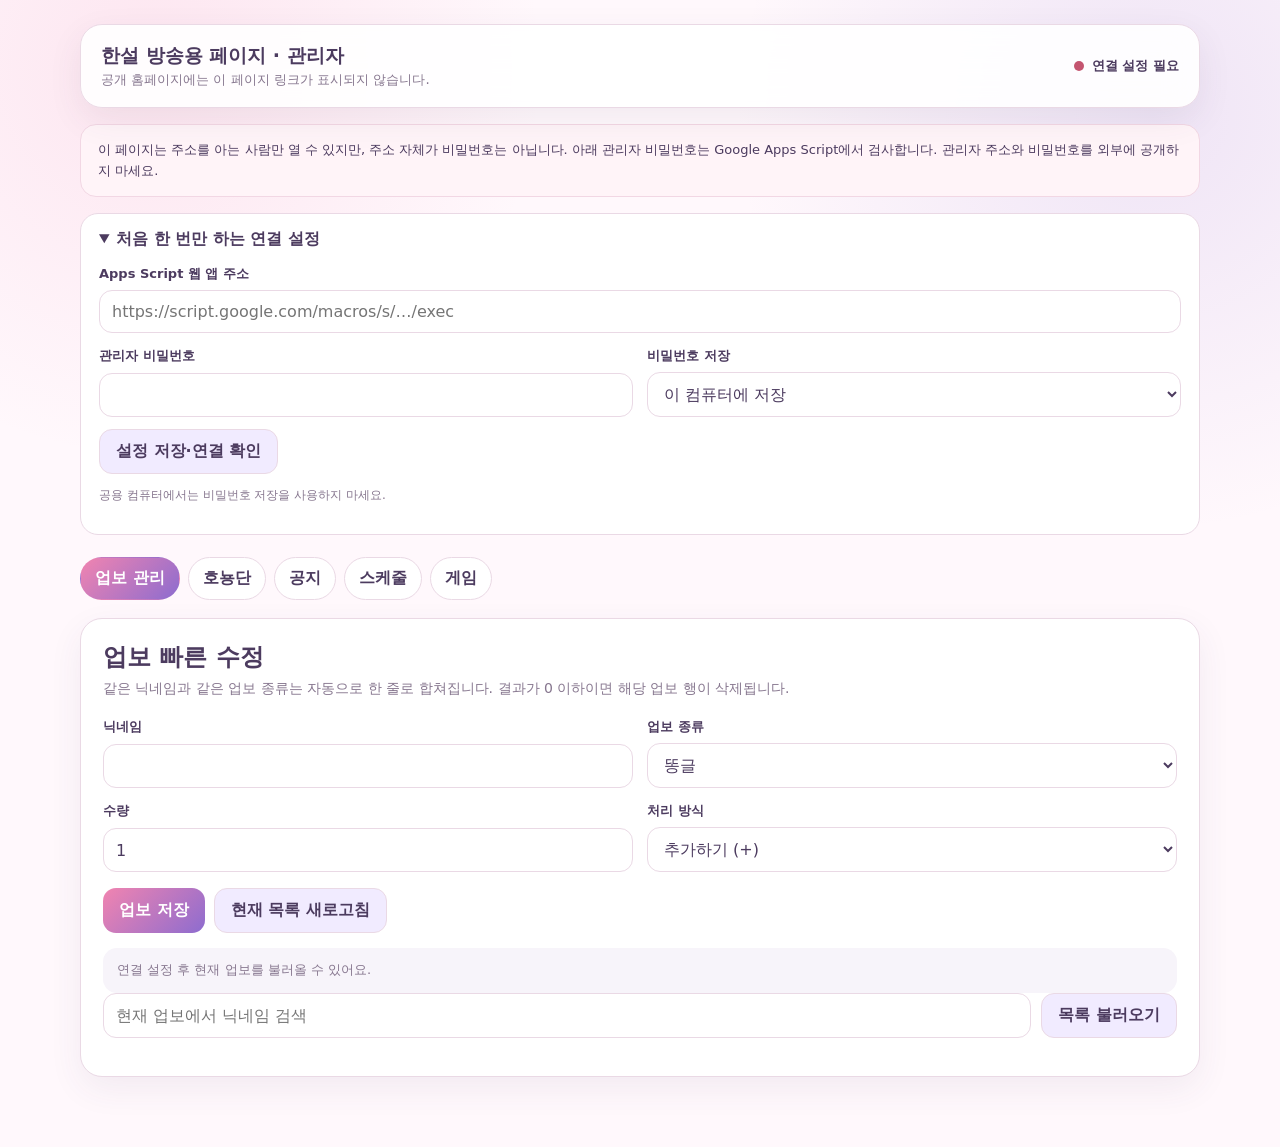
==== admin.html @ b63c2015 "Add files via upload" ====
<!doctype html>
<html lang="ko">
<head>
  <meta charset="utf-8">
  <meta name="viewport" content="width=device-width,initial-scale=1">
  <meta name="robots" content="noindex,nofollow,noarchive">
  <meta name="theme-color" content="#f58ab4">
  <title>한설 방송용 페이지 · 관리자</title>
  <style>
    :root{
      --bg:#fff8fc;--paper:#fff;--ink:#4c3b5f;--muted:#87778f;
      --line:#ead9e5;--pink:#f184b0;--pink2:#fce8f1;--purple:#8d6ccf;
      --lav:#f1ebff;--green:#3b9a67;--red:#c45570;
      font-family:Pretendard,"Noto Sans KR",system-ui,sans-serif;
    }
    *{box-sizing:border-box}
    body{margin:0;color:var(--ink);background:
      radial-gradient(circle at 12% 6%,rgba(241,132,176,.16),transparent 25%),
      radial-gradient(circle at 90% 10%,rgba(141,108,207,.14),transparent 27%),
      var(--bg)}
    button,input,select,textarea{font:inherit}
    .shell{width:min(1120px,calc(100% - 28px));margin:24px auto 70px}
    .topbar{display:flex;align-items:center;justify-content:space-between;gap:16px;
      padding:18px 20px;border:1px solid var(--line);border-radius:22px;background:rgba(255,255,255,.9);
      box-shadow:0 12px 34px rgba(76,59,95,.08);backdrop-filter:blur(16px)}
    .brand b{display:block;font-size:19px}.brand small{color:var(--muted)}
    .status{display:flex;align-items:center;gap:8px;font-size:13px;font-weight:800}
    .dot{width:10px;height:10px;border-radius:50%;background:#bbb}
    .dot.ok{background:var(--green)}.dot.bad{background:var(--red)}
    .notice{margin:16px 0;padding:14px 17px;border:1px solid #f2d7e4;border-radius:16px;background:#fff4f8;
      font-size:13px;line-height:1.65}
    .setup{margin:16px 0 22px;border:1px solid var(--line);border-radius:18px;background:var(--paper);overflow:hidden}
    .setup summary{cursor:pointer;padding:15px 18px;font-weight:900}
    .setup-body{padding:0 18px 18px}
    .grid{display:grid;grid-template-columns:repeat(2,minmax(0,1fr));gap:14px}
    .field{display:grid;gap:7px}.field.full{grid-column:1/-1}
    label{font-size:13px;font-weight:900}
    input,select,textarea{width:100%;border:1px solid var(--line);border-radius:13px;padding:11px 12px;
      color:var(--ink);background:white;outline:none}
    textarea{min-height:100px;resize:vertical}
    input:focus,select:focus,textarea:focus{border-color:var(--pink);box-shadow:0 0 0 4px rgba(241,132,176,.11)}
    .save-settings{margin-top:12px}
    .tabs{display:flex;flex-wrap:wrap;gap:8px;margin:18px 0}
    .tab{border:1px solid var(--line);border-radius:999px;padding:10px 14px;background:white;color:var(--ink);
      font-weight:900;cursor:pointer}
    .tab.active{border-color:transparent;color:white;background:linear-gradient(135deg,var(--pink),var(--purple))}
    .panel{display:none;padding:22px;border:1px solid var(--line);border-radius:22px;background:var(--paper);
      box-shadow:0 12px 34px rgba(76,59,95,.07)}
    .panel.active{display:block}
    .panel h2{margin:0 0 7px}.panel .desc{margin:0 0 20px;color:var(--muted);font-size:14px}
    .actions{display:flex;flex-wrap:wrap;gap:9px;margin-top:16px}
    .primary,.secondary,.danger{border:0;border-radius:13px;padding:11px 16px;font-weight:900;cursor:pointer}
    .primary{color:white;background:linear-gradient(135deg,var(--pink),var(--purple))}
    .secondary{color:var(--ink);background:var(--lav);border:1px solid var(--line)}
    .danger{color:white;background:var(--red)}
    button:disabled{opacity:.5;cursor:not-allowed}
    .debt-tools{display:grid;grid-template-columns:1fr auto;gap:10px;margin-bottom:16px}
    .debt-list{display:grid;gap:10px;max-height:520px;overflow:auto;padding-right:3px}
    .person{border:1px solid var(--line);border-radius:16px;padding:14px;background:#fff}
    .person-head{display:flex;justify-content:space-between;align-items:center;gap:12px;margin-bottom:9px}
    .person-head b{font-size:16px}.total{color:var(--purple);font-size:13px;font-weight:900}
    .chips{display:flex;flex-wrap:wrap;gap:7px}
    .chip{border-radius:999px;padding:6px 10px;background:var(--pink2);font-size:12px;font-weight:900}
    .result{margin-top:15px;min-height:44px;padding:12px 14px;border-radius:14px;background:#f7f4fa;
      color:var(--muted);font-size:13px;line-height:1.55}
    .result.ok{color:#24734b;background:#eaf8f0}.result.bad{color:#a13d55;background:#fff0f3}
    .tiny{color:var(--muted);font-size:12px;line-height:1.55}
    iframe{display:none}
    @media(max-width:720px){
      .shell{width:min(100% - 18px,1120px);margin-top:10px}
      .topbar{align-items:flex-start;flex-direction:column}
      .grid{grid-template-columns:1fr}
      .field.full{grid-column:auto}
      .debt-tools{grid-template-columns:1fr}
      .panel{padding:17px}
    }
  </style>
</head>
<body>
  <main class="shell">
    <header class="topbar">
      <div class="brand"><b>한설 방송용 페이지 · 관리자</b><small>공개 홈페이지에는 이 페이지 링크가 표시되지 않습니다.</small></div>
      <div class="status"><span id="statusDot" class="dot"></span><span id="statusText">설정 확인 중</span></div>
    </header>

    <div class="notice">
      이 페이지는 주소를 아는 사람만 열 수 있지만, 주소 자체가 비밀번호는 아닙니다.
      아래 관리자 비밀번호는 Google Apps Script에서 검사합니다. 관리자 주소와 비밀번호를 외부에 공개하지 마세요.
    </div>

    <details class="setup" open>
      <summary>처음 한 번만 하는 연결 설정</summary>
      <div class="setup-body">
        <div class="grid">
          <div class="field full">
            <label for="apiUrl">Apps Script 웹 앱 주소</label>
            <input id="apiUrl" type="url" placeholder="https://script.google.com/macros/s/…/exec">
          </div>
          <div class="field">
            <label for="adminSecret">관리자 비밀번호</label>
            <input id="adminSecret" type="password" autocomplete="current-password">
          </div>
          <div class="field">
            <label for="rememberSecret">비밀번호 저장</label>
            <select id="rememberSecret">
              <option value="yes">이 컴퓨터에 저장</option>
              <option value="no">현재 창에서만 사용</option>
            </select>
          </div>
        </div>
        <button id="saveSettings" class="secondary save-settings" type="button">설정 저장·연결 확인</button>
        <p class="tiny">공용 컴퓨터에서는 비밀번호 저장을 사용하지 마세요.</p>
      </div>
    </details>

    <nav class="tabs" aria-label="관리 기능">
      <button class="tab active" data-panel="debtPanel" type="button">업보 관리</button>
      <button class="tab" data-panel="honyoPanel" type="button">호뇽단</button>
      <button class="tab" data-panel="noticePanel" type="button">공지</button>
      <button class="tab" data-panel="schedulePanel" type="button">스케줄</button>
      <button class="tab" data-panel="gamePanel" type="button">게임</button>
    </nav>

    <section id="debtPanel" class="panel active">
      <h2>업보 빠른 수정</h2>
      <p class="desc">같은 닉네임과 같은 업보 종류는 자동으로 한 줄로 합쳐집니다. 결과가 0 이하이면 해당 업보 행이 삭제됩니다.</p>
      <form id="debtForm">
        <div class="grid">
          <div class="field">
            <label for="debtNickname">닉네임</label>
            <input id="debtNickname" name="nickname" required list="nicknameList" autocomplete="off">
          </div>
          <div class="field">
            <label for="debtType">업보 종류</label>
            <select id="debtType" name="debtType" required></select>
          </div>
          <div class="field">
            <label for="debtAmount">수량</label>
            <input id="debtAmount" name="amount" type="number" min="1" value="1" required>
          </div>
          <div class="field">
            <label for="debtMode">처리 방식</label>
            <select id="debtMode" name="mode">
              <option value="add">추가하기 (+)</option>
              <option value="subtract">수행해서 차감 (-)</option>
              <option value="set">남은 개수로 직접 변경</option>
            </select>
          </div>
        </div>
        <div class="actions">
          <button class="primary" type="submit">업보 저장</button>
          <button id="loadDebts" class="secondary" type="button">현재 목록 새로고침</button>
        </div>
      </form>
      <div id="debtResult" class="result">연결 설정 후 현재 업보를 불러올 수 있어요.</div>
      <div class="debt-tools">
        <input id="adminDebtSearch" type="search" placeholder="현재 업보에서 닉네임 검색">
        <button id="refreshDebtView" class="secondary" type="button">목록 불러오기</button>
      </div>
      <div id="adminDebtList" class="debt-list"></div>
    </section>

    <section id="honyoPanel" class="panel">
      <h2>호뇽단 등록</h2>
      <p class="desc">같은 닉네임이 이미 있으면 선언문 사진 주소를 수정합니다.</p>
      <form id="honyoForm">
        <div class="grid">
          <div class="field"><label for="honyoNickname">닉네임</label><input id="honyoNickname" name="nickname" required list="nicknameList"></div>
          <div class="field"><label for="honyoId">아이디(선택)</label><input id="honyoId" name="fanId"></div>
          <div class="field full"><label for="statementImage">본진선언문 사진 주소</label><input id="statementImage" name="statementImage" type="url" required></div>
          <div class="field full"><label for="honyoMemo">메모(선택)</label><input id="honyoMemo" name="memo"></div>
        </div>
        <div class="actions"><button class="primary" type="submit">호뇽단 저장</button></div>
      </form>
      <div id="honyoResult" class="result">닉네임과 사진 주소를 입력하세요.</div>
    </section>

    <section id="noticePanel" class="panel">
      <h2>공지 등록</h2>
      <form id="noticeForm">
        <div class="grid">
          <div class="field"><label for="noticeCategory">분류</label><select id="noticeCategory" name="category"><option>공지</option><option>이벤트</option><option>업데이트</option></select></div>
          <div class="field"><label for="noticePinned">상단 고정</label><select id="noticePinned" name="pinned"><option value="">고정 안 함</option><option value="고정">고정</option></select></div>
          <div class="field full"><label for="noticeTitle">제목</label><input id="noticeTitle" name="title" required></div>
          <div class="field full"><label for="noticeContent">내용</label><textarea id="noticeContent" name="content" required></textarea></div>
        </div>
        <div class="actions"><button class="primary" type="submit">공지 추가</button></div>
      </form>
      <div id="noticeResult" class="result">새 공지는 표시 상태로 추가됩니다.</div>
    </section>

    <section id="schedulePanel" class="panel">
      <h2>스케줄 등록</h2>
      <form id="scheduleForm">
        <div class="grid">
          <div class="field"><label for="scheduleDate">날짜</label><input id="scheduleDate" name="date" type="date" required></div>
          <div class="field"><label for="scheduleTime">시간</label><input id="scheduleTime" name="time" placeholder="20:00 또는 휴방" required></div>
          <div class="field"><label for="scheduleType">종류</label><select id="scheduleType" name="type"><option>방송</option><option>휴방</option><option>이벤트</option><option>기타</option></select></div>
          <div class="field"><label for="scheduleTitle">제목</label><input id="scheduleTitle" name="title" required></div>
          <div class="field full"><label for="scheduleMemo">메모(선택)</label><input id="scheduleMemo" name="memo"></div>
        </div>
        <div class="actions"><button class="primary" type="submit">스케줄 추가</button></div>
      </form>
      <div id="scheduleResult" class="result">등록된 스케줄은 표시 상태로 추가됩니다.</div>
    </section>

    <section id="gamePanel" class="panel">
      <h2>게임 추가·수정</h2>
      <p class="desc">같은 게임 제목이 있으면 해당 행을 수정하고, 없으면 새로 추가합니다.</p>
      <form id="gameForm">
        <div class="grid">
          <div class="field"><label for="gameTitle">게임 제목</label><input id="gameTitle" name="title" required></div>
          <div class="field"><label for="gameStatus">상태</label><select id="gameStatus" name="status"><option>하는 중</option><option>할 게임</option><option>했던 게임</option></select></div>
          <div class="field"><label for="gameProgress">진행도 문구</label><input id="gameProgress" name="progress" placeholder="챕터 3 / 완료 / 예정"></div>
          <div class="field"><label for="gamePercent">진행률(0~100)</label><input id="gamePercent" name="progressPercent" type="number" min="0" max="100" value="0"></div>
          <div class="field full"><label for="gameImage">이미지 주소(선택)</label><input id="gameImage" name="image" type="url"></div>
          <div class="field full"><label for="gameMemo">메모(선택)</label><input id="gameMemo" name="memo"></div>
        </div>
        <div class="actions"><button class="primary" type="submit">게임 저장</button></div>
      </form>
      <div id="gameResult" class="result">게임 제목을 기준으로 추가 또는 수정합니다.</div>
    </section>

    <datalist id="nicknameList"></datalist>
    <iframe id="apiFrame" name="apiFrame" title="관리 작업 처리"></iframe>
    <form id="apiForm" method="post" target="apiFrame"></form>
  </main>

<script>
const DEBT_TYPES = [
  "똥글","매도","노래","원하는 대사","애교","포스트잇","단컷 방셀","즉석 방셀",
  "일반프사","하단배너","플로팅배너","시참권(3판)","AI 그림","B컷 방셀",
  "한정 단컷","네컷 방셀","정성 방셀","움짤 방셀","영상 방셀","상단배너","원하는 방셀"
];
const $ = id => document.getElementById(id);
let sessionSecret = "";
let debtData = [];
let pending = new Map();

function getSettings(){
  return {
    apiUrl: localStorage.getItem("honyong-admin-api") || "",
    secret: sessionSecret || localStorage.getItem("honyong-admin-secret") || ""
  };
}
function setStatus(ok,text){
  $("statusDot").className = "dot " + (ok ? "ok" : "bad");
  $("statusText").textContent = text;
}
function setResult(id,message,ok=true){
  const box=$(id);
  box.textContent=message;
  box.className="result " + (ok?"ok":"bad");
}
function saveSettings(){
  const apiUrl=$("apiUrl").value.trim();
  const secret=$("adminSecret").value;
  localStorage.setItem("honyong-admin-api",apiUrl);
  if($("rememberSecret").value==="yes"){
    localStorage.setItem("honyong-admin-secret",secret);
    sessionSecret="";
  }else{
    localStorage.removeItem("honyong-admin-secret");
    sessionSecret=secret;
  }
  if(!apiUrl||!secret){
    setStatus(false,"주소와 비밀번호 필요");
    return;
  }
  setStatus(false,"연결 확인 중");
  callApi("ping",{}).then(()=>{
    setStatus(true,"관리 API 연결됨");
    loadDebts();
  }).catch(error=>setStatus(false,error.message));
}
function callApi(action,data){
  const {apiUrl,secret}=getSettings();
  if(!apiUrl) return Promise.reject(new Error("Apps Script 주소를 먼저 입력하세요."));
  if(!secret) return Promise.reject(new Error("관리자 비밀번호를 입력하세요."));
  const requestId=crypto.randomUUID ? crypto.randomUUID() : String(Date.now())+Math.random();
  return new Promise((resolve,reject)=>{
    const timer=setTimeout(()=>{
      pending.delete(requestId);
      reject(new Error("응답 시간이 초과됐어요. Apps Script 배포 설정을 확인하세요."));
    },20000);
    pending.set(requestId,{resolve,reject,timer});
    const form=$("apiForm");
    form.action=apiUrl;
    form.innerHTML="";
    const payload={action,secret,requestId,...data};
    Object.entries(payload).forEach(([key,value])=>{
      const input=document.createElement("input");
      input.type="hidden";input.name=key;input.value=value??"";
      form.appendChild(input);
    });
    form.submit();
  });
}
window.addEventListener("message",event=>{
  const msg=event.data;
  if(!msg||msg.source!=="honyong-admin"||!msg.requestId)return;
  const task=pending.get(msg.requestId);
  if(!task)return;
  clearTimeout(task.timer);pending.delete(msg.requestId);
  if(msg.ok)task.resolve(msg.data);
  else task.reject(new Error(msg.error||"처리에 실패했어요."));
});

function serializeForm(form){
  return Object.fromEntries(new FormData(form).entries());
}
function bindForm(formId,action,resultId,successText,after){
  $(formId).addEventListener("submit",async event=>{
    event.preventDefault();
    const button=event.submitter;
    if(button)button.disabled=true;
    setResult(resultId,"저장 중…",true);
    try{
      const data=await callApi(action,serializeForm(event.currentTarget));
      setResult(resultId,typeof successText==="function"?successText(data):successText,true);
      if(after)after(data,event.currentTarget);
    }catch(error){
      setResult(resultId,error.message,false);
    }finally{
      if(button)button.disabled=false;
    }
  });
}
function groupedDebts(rows){
  const map=new Map();
  rows.forEach(row=>{
    const name=row.nickname||"이름 없음";
    if(!map.has(name))map.set(name,{nickname:name,total:0,items:[]});
    const person=map.get(name);
    person.total+=Number(row.count)||0;
    person.items.push({type:row.type,count:Number(row.count)||0});
  });
  return [...map.values()].sort((a,b)=>a.nickname.localeCompare(b.nickname,"ko"));
}
function renderDebts(){
  const q=$("adminDebtSearch").value.trim().toLowerCase();
  const people=groupedDebts(debtData).filter(p=>!q||p.nickname.toLowerCase().includes(q));
  $("adminDebtList").innerHTML=people.length?people.map(p=>`
    <article class="person">
      <div class="person-head"><b>${escapeHtml(p.nickname)}</b><span class="total">총 ${p.total}개</span></div>
      <div class="chips">${p.items.sort((a,b)=>a.type.localeCompare(b.type,"ko")).map(i=>`<span class="chip">${escapeHtml(i.type)} ×${i.count}</span>`).join("")}</div>
    </article>`).join(""):`<div class="result">현재 표시할 업보가 없어요.</div>`;
  $("nicknameList").innerHTML=people.map(p=>`<option value="${escapeHtml(p.nickname)}"></option>`).join("");
}
async function loadDebts(){
  setResult("debtResult","현재 목록을 불러오는 중…",true);
  try{
    const data=await callApi("listDebts",{});
    debtData=Array.isArray(data?.rows)?data.rows:[];
    renderDebts();
    setResult("debtResult",`현재 ${groupedDebts(debtData).length}명의 업보를 불러왔어요.`,true);
  }catch(error){
    setResult("debtResult",error.message,false);
    throw error;
  }
}
function escapeHtml(value){
  return String(value??"").replace(/[&<>"']/g,char=>({"&":"&amp;","<":"&lt;",">":"&gt;",'"':"&quot;","'":"&#039;"}[char]));
}

document.querySelectorAll(".tab").forEach(button=>{
  button.addEventListener("click",()=>{
    document.querySelectorAll(".tab").forEach(x=>x.classList.remove("active"));
    document.querySelectorAll(".panel").forEach(x=>x.classList.remove("active"));
    button.classList.add("active");
    $(button.dataset.panel).classList.add("active");
  });
});
$("debtType").innerHTML=DEBT_TYPES.map(x=>`<option>${x}</option>`).join("");
$("saveSettings").addEventListener("click",saveSettings);
$("loadDebts").addEventListener("click",()=>loadDebts().catch(()=>{}));
$("refreshDebtView").addEventListener("click",()=>loadDebts().catch(()=>{}));
$("adminDebtSearch").addEventListener("input",renderDebts);

bindForm("debtForm","updateDebt","debtResult",
  data=>`${data.nickname}님의 ${data.debtType}을 ${data.newCount}개로 저장했어요.`,
  ()=>loadDebts().catch(()=>{}));
bindForm("honyoForm","saveHonyo","honyoResult","호뇽단 정보를 저장했어요.");
bindForm("noticeForm","addNotice","noticeResult","공지를 추가했어요.",(_,form)=>form.reset());
bindForm("scheduleForm","addSchedule","scheduleResult","스케줄을 추가했어요.",(_,form)=>form.reset());
bindForm("gameForm","saveGame","gameResult","게임 정보를 저장했어요.");

const savedApi=localStorage.getItem("honyong-admin-api")||"";
const savedSecret=localStorage.getItem("honyong-admin-secret")||"";
$("apiUrl").value=savedApi;
$("adminSecret").value=savedSecret;
if(savedApi&&savedSecret){
  setStatus(false,"연결 확인 필요");
}else{
  setStatus(false,"연결 설정 필요");
}
</script>
</body>
</html>
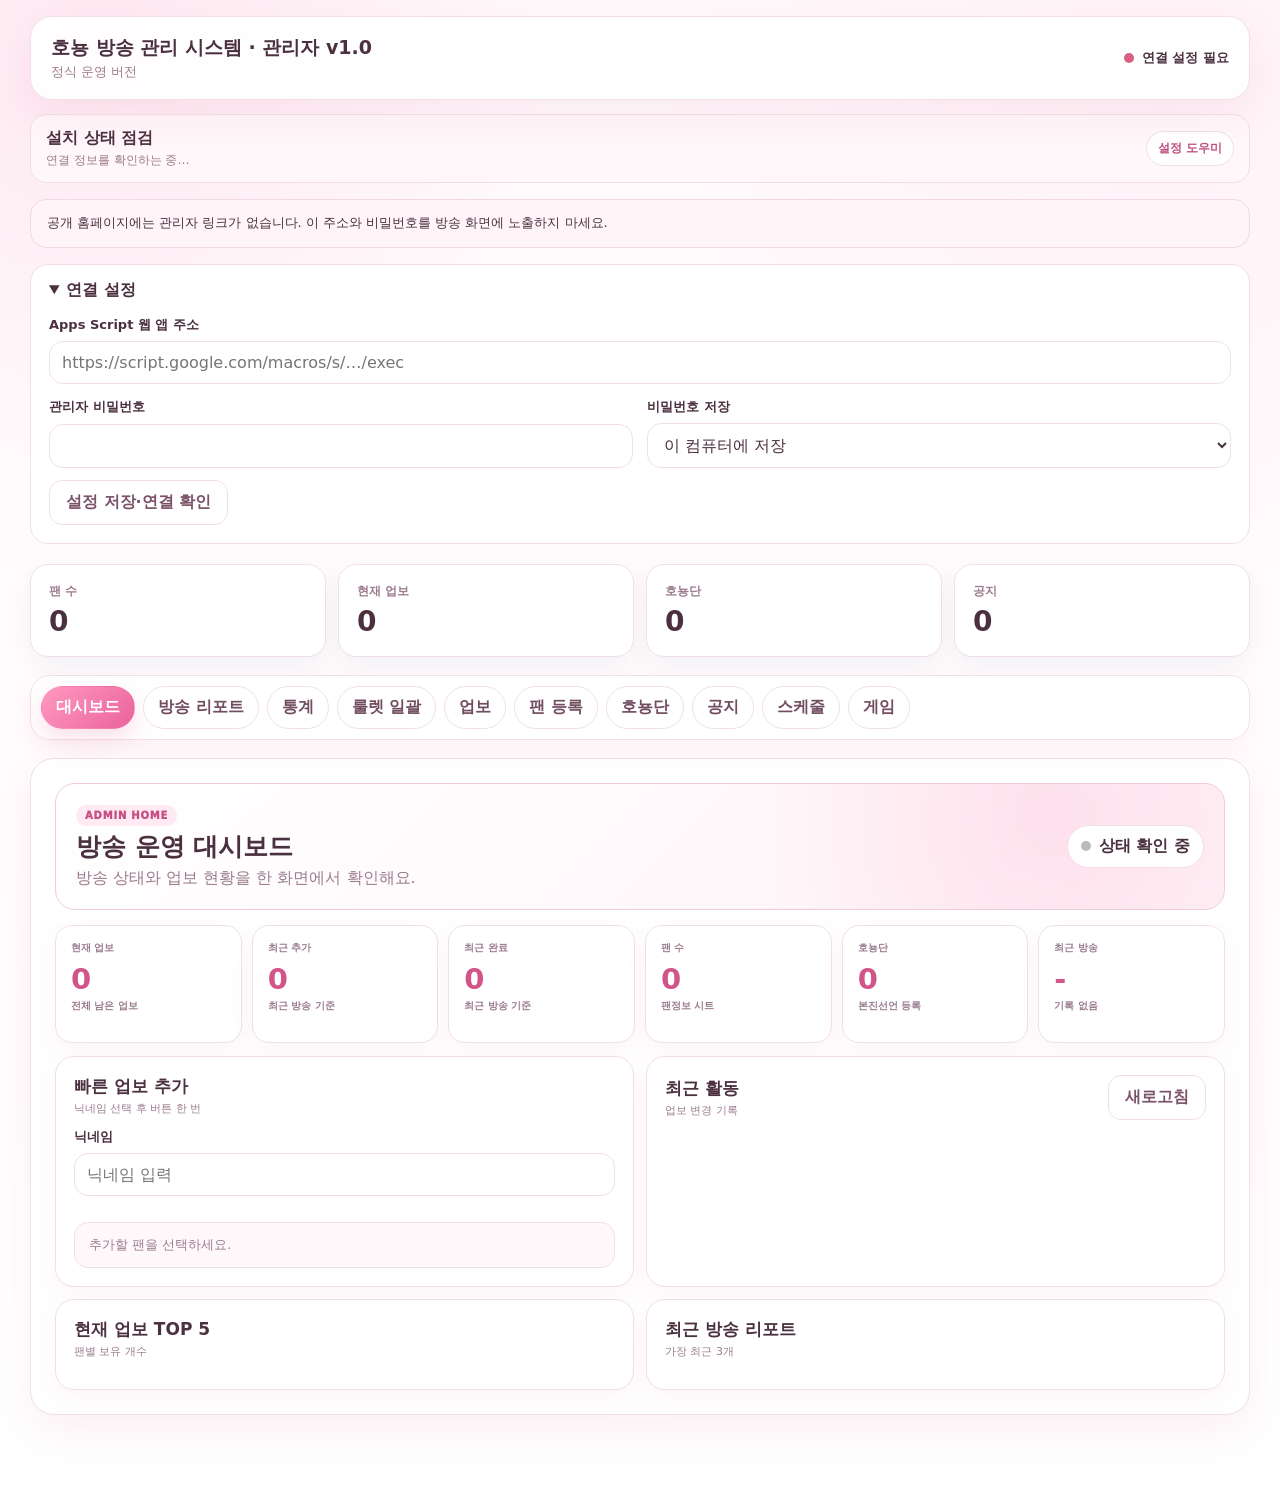
==== commit 3d5c9c0a: "Add files via upload" ====
--- a/admin.html
+++ b/admin.html
@@ -1,399 +1,615 @@
 <!doctype html>
-<html lang="ko">
-<head>
-  <meta charset="utf-8">
-  <meta name="viewport" content="width=device-width,initial-scale=1">
-  <meta name="robots" content="noindex,nofollow,noarchive">
-  <meta name="theme-color" content="#f58ab4">
-  <title>한설 방송용 페이지 · 관리자</title>
-  <style>
-    :root{
-      --bg:#fff8fc;--paper:#fff;--ink:#4c3b5f;--muted:#87778f;
-      --line:#ead9e5;--pink:#f184b0;--pink2:#fce8f1;--purple:#8d6ccf;
-      --lav:#f1ebff;--green:#3b9a67;--red:#c45570;
-      font-family:Pretendard,"Noto Sans KR",system-ui,sans-serif;
+<html lang="ko"><head><meta charset="utf-8"><meta name="viewport" content="width=device-width,initial-scale=1">
+<meta name="robots" content="noindex,nofollow,noarchive"><meta name="theme-color" content="#f58ab4">
+<title>호뇽 방송 관리 시스템 · 관리자 v1.0</title>
+<style>
+:root{--bg:#fff8fc;--paper:#fff;--ink:#4c3b5f;--muted:#87778f;--line:#ead9e5;--pink:#f184b0;--pink2:#fce8f1;--purple:#8d6ccf;--lav:#f1ebff;--green:#3b9a67;--red:#c45570;font-family:Pretendard,"Noto Sans KR",system-ui,sans-serif}*{box-sizing:border-box}body{margin:0;color:var(--ink);background:radial-gradient(circle at 12% 6%,rgba(241,132,176,.16),transparent 25%),radial-gradient(circle at 90% 10%,rgba(141,108,207,.14),transparent 27%),var(--bg)}button,input,select,textarea{font:inherit}.shell{width:min(1180px,calc(100% - 28px));margin:24px auto 70px}.topbar{display:flex;align-items:center;justify-content:space-between;gap:16px;padding:18px 20px;border:1px solid var(--line);border-radius:22px;background:rgba(255,255,255,.92);box-shadow:0 12px 34px rgba(76,59,95,.08);backdrop-filter:blur(16px)}.brand b{display:block;font-size:19px}.brand small{color:var(--muted)}.status{display:flex;align-items:center;gap:8px;font-size:13px;font-weight:800}.dot{width:10px;height:10px;border-radius:50%;background:#bbb}.dot.ok{background:var(--green)}.dot.bad{background:var(--red)}.notice{margin:16px 0;padding:13px 16px;border:1px solid #f2d7e4;border-radius:16px;background:#fff4f8;font-size:13px;line-height:1.6}.setup{margin:16px 0 20px;border:1px solid var(--line);border-radius:18px;background:var(--paper);overflow:hidden}.setup summary{cursor:pointer;padding:15px 18px;font-weight:900}.setup-body{padding:0 18px 18px}.grid{display:grid;grid-template-columns:repeat(2,minmax(0,1fr));gap:14px}.field{display:grid;gap:7px}.field.full{grid-column:1/-1}label{font-size:13px;font-weight:900}input,select,textarea{width:100%;border:1px solid var(--line);border-radius:13px;padding:11px 12px;color:var(--ink);background:#fff;outline:none}textarea{min-height:100px;resize:vertical}input:focus,select:focus,textarea:focus{border-color:var(--pink);box-shadow:0 0 0 4px rgba(241,132,176,.11)}.dashboard{display:grid;grid-template-columns:repeat(4,1fr);gap:12px;margin:18px 0}.stat{padding:18px;border:1px solid var(--line);border-radius:18px;background:var(--paper);box-shadow:0 9px 25px rgba(76,59,95,.06)}.stat span{display:block;color:var(--muted);font-size:12px;font-weight:800}.stat b{display:block;margin-top:5px;font-size:28px}.tabs{display:flex;flex-wrap:wrap;gap:8px;margin:18px 0}.tab{border:1px solid var(--line);border-radius:999px;padding:10px 14px;background:white;color:var(--ink);font-weight:900;cursor:pointer}.tab.active{border-color:transparent;color:white;background:linear-gradient(135deg,var(--pink),var(--purple))}.panel{display:none;padding:22px;border:1px solid var(--line);border-radius:22px;background:var(--paper);box-shadow:0 12px 34px rgba(76,59,95,.07)}.panel.active{display:block}.panel h2{margin:0 0 7px}.desc{margin:0 0 18px;color:var(--muted);font-size:14px}.actions{display:flex;flex-wrap:wrap;gap:9px;margin-top:15px}.primary,.secondary,.danger,.quick{border:0;border-radius:13px;padding:11px 16px;font-weight:900;cursor:pointer}.primary{color:white;background:linear-gradient(135deg,var(--pink),var(--purple))}.secondary{color:var(--ink);background:var(--lav);border:1px solid var(--line)}.danger{color:white;background:var(--red)}button:disabled{opacity:.5;cursor:not-allowed}.quick-types{display:flex;flex-wrap:wrap;gap:8px;margin:13px 0}.quick{padding:9px 12px;background:var(--pink2);color:var(--ink);border:1px solid #f1cfdf}.quick.selected{color:white;background:linear-gradient(135deg,var(--pink),var(--purple));border-color:transparent}.result{margin-top:14px;min-height:44px;padding:12px 14px;border-radius:14px;background:#f7f4fa;color:var(--muted);font-size:13px;line-height:1.55}.result.ok{color:#24734b;background:#eaf8f0}.result.bad{color:#a13d55;background:#fff0f3}.debt-tools{display:grid;grid-template-columns:1fr auto;gap:10px;margin:18px 0 12px}.debt-list{display:grid;gap:10px;max-height:620px;overflow:auto}.person{border:1px solid var(--line);border-radius:16px;padding:14px;background:#fff}.person-head{display:flex;justify-content:space-between;align-items:center;gap:12px;margin-bottom:10px}.total{color:var(--purple);font-size:13px;font-weight:900}.debt-row{display:grid;grid-template-columns:1fr auto;gap:10px;align-items:center;padding:8px 0;border-top:1px dashed var(--line)}.debt-row:first-of-type{border-top:0}.debt-name{font-weight:900}.step-buttons{display:flex;gap:6px}.step-buttons button{width:34px;height:32px;border:1px solid var(--line);border-radius:10px;background:white;font-weight:900;cursor:pointer}.step-buttons .minus{color:var(--red)}.step-buttons .plus{color:var(--green)}.recent{display:grid;gap:8px;margin-top:14px}.recent-item{display:flex;justify-content:space-between;gap:12px;padding:10px 12px;border:1px solid var(--line);border-radius:13px;background:#fff}.recent-item small{color:var(--muted)}.tiny{color:var(--muted);font-size:12px}.save-settings{margin-top:12px}iframe{display:none}@media(max-width:850px){.dashboard{grid-template-columns:repeat(2,1fr)}}@media(max-width:720px){.shell{width:min(100% - 18px,1180px);margin-top:10px}.topbar{align-items:flex-start;flex-direction:column}.grid{grid-template-columns:1fr}.field.full{grid-column:auto}.debt-tools{grid-template-columns:1fr}.panel{padding:17px}.dashboard{grid-template-columns:repeat(2,1fr)}.debt-row{grid-template-columns:1fr}}
+
+.roulette-layout{display:grid;grid-template-columns:minmax(0,1fr) minmax(330px,.75fr);gap:16px}
+.cart{display:grid;gap:8px;margin-top:12px}
+.cart-item{display:grid;grid-template-columns:1fr auto auto;gap:8px;align-items:center;padding:10px 12px;border:1px solid var(--line);border-radius:13px;background:#fff}
+.cart-item b{font-size:14px}.cart-step{display:flex;gap:5px}
+.cart-step button{width:31px;height:30px;border:1px solid var(--line);border-radius:9px;background:white;font-weight:900;cursor:pointer}
+.cart-count{min-width:34px;text-align:center;font-weight:900;color:var(--purple)}
+.cart-summary{display:flex;justify-content:space-between;gap:12px;margin-top:12px;padding:12px 14px;border-radius:13px;background:var(--lav);font-size:13px;font-weight:900}
+.paste-example{margin:8px 0;padding:10px 12px;border-radius:12px;background:#f7f4fa;color:var(--muted);font-size:12px;line-height:1.7}
+.preview{display:grid;gap:8px;margin-top:12px;max-height:330px;overflow:auto}
+.preview-person{padding:11px 12px;border:1px solid var(--line);border-radius:13px;background:white}
+.preview-person b{display:block;margin-bottom:7px}.preview-chips{display:flex;flex-wrap:wrap;gap:6px}
+.preview-chip{padding:5px 9px;border-radius:999px;background:var(--pink2);font-size:12px;font-weight:900}
+.batch-history{display:grid;gap:8px;margin-top:12px}
+.batch-row{display:flex;justify-content:space-between;gap:12px;padding:10px 12px;border:1px solid var(--line);border-radius:13px;background:white}
+.batch-row small{color:var(--muted)}
+@media(max-width:850px){.roulette-layout{grid-template-columns:1fr}}
+
+.profile-editor{display:grid;grid-template-columns:150px minmax(0,1fr);gap:18px;align-items:start}
+.admin-avatar-preview{
+  width:150px;height:150px;border-radius:35px;overflow:hidden;display:flex;align-items:center;justify-content:center;
+  background:linear-gradient(145deg,#f184b0,#b99ceb);color:white;font-size:58px;font-weight:1000;
+  box-shadow:0 14px 34px rgba(141,108,207,.18)
+}
+.admin-avatar-preview img{width:100%;height:100%;object-fit:cover}
+@media(max-width:650px){.profile-editor{grid-template-columns:1fr}.admin-avatar-preview{width:112px;height:112px;border-radius:28px}}
+
+.admin-stats-grid{display:grid;grid-template-columns:repeat(4,minmax(0,1fr));gap:10px;margin-bottom:14px}
+.admin-stats-grid article{padding:15px;border:1px solid var(--line);border-radius:16px;background:#fff}
+.admin-stats-grid span,.admin-stats-grid small{display:block;color:var(--muted);font-size:12px;font-weight:800}
+.admin-stats-grid b{display:block;margin:6px 0 2px;font-size:23px;overflow-wrap:anywhere}
+.admin-stats-columns{display:grid;grid-template-columns:repeat(2,minmax(0,1fr));gap:12px}
+.admin-stats-box{padding:15px;border:1px solid var(--line);border-radius:16px;background:#fff}.admin-stats-box h3{margin:0 0 11px}
+.admin-rank-row{display:grid;grid-template-columns:27px 1fr auto;gap:8px;align-items:center;padding:7px 0;border-top:1px dashed var(--line)}
+.admin-rank-row:first-child{border-top:0}.admin-rank-no{color:var(--purple);font-weight:1000}.admin-rank-value{font-weight:1000}
+@media(max-width:850px){.admin-stats-grid{grid-template-columns:repeat(2,minmax(0,1fr))}}@media(max-width:700px){.admin-stats-columns{grid-template-columns:1fr}}
+
+.broadcast-status-card{display:flex;align-items:center;justify-content:space-between;gap:16px;padding:18px;border:1px solid var(--line);border-radius:18px;background:linear-gradient(135deg,#fff5fa,#f6f2ff);margin-bottom:14px}
+.broadcast-status-label{display:block;color:var(--muted);font-size:12px;font-weight:900}.broadcast-status-card b{display:block;margin:4px 0;font-size:21px}.broadcast-status-card small{color:var(--muted)}
+.broadcast-live-badge{padding:8px 13px;border-radius:999px;background:#eee8f3;color:var(--muted);font-size:12px;font-weight:1000}.broadcast-live-badge.live{color:white;background:#e34f74;box-shadow:0 0 0 6px rgba(227,79,116,.10)}
+.broadcast-actions-grid{display:grid;grid-template-columns:repeat(2,minmax(0,1fr));gap:12px}.broadcast-action-box{padding:17px;border:1px solid var(--line);border-radius:17px;background:#fff}.broadcast-action-box h3{margin:0 0 7px}
+.report-summary-grid{display:grid;grid-template-columns:repeat(6,minmax(0,1fr));gap:9px;margin:15px 0}.report-summary-grid article{padding:14px;border:1px solid var(--line);border-radius:15px;background:#fff}.report-summary-grid span{display:block;color:var(--muted);font-size:11px;font-weight:900}.report-summary-grid b{display:block;margin-top:5px;font-size:21px}
+.report-columns{display:grid;grid-template-columns:repeat(2,minmax(0,1fr));gap:12px}.report-box,.clip-box{padding:16px;border:1px solid var(--line);border-radius:17px;background:#fff}.report-box h3,.clip-box h3{margin:0 0 11px}
+.report-ranking{display:grid;gap:7px}.report-rank-row{display:grid;grid-template-columns:28px 1fr auto;gap:8px;align-items:center;padding:8px 0;border-top:1px dashed var(--line)}.report-rank-row:first-child{border-top:0}.report-rank-no{color:var(--purple);font-weight:1000}.report-rank-value{font-weight:1000}
+.clip-box{margin-top:13px}.clip-list{display:grid;gap:7px;margin-top:11px}.clip-row{display:grid;grid-template-columns:74px 75px 1fr;gap:9px;padding:9px 11px;border:1px solid var(--line);border-radius:12px;background:#fff}.clip-row b{color:var(--purple)}
+.report-history-head{display:flex;align-items:center;justify-content:space-between;gap:12px;margin:18px 0 10px}.report-history-head h3{margin:0}.report-history{display:grid;gap:11px}
+.report-card{padding:16px;border:1px solid var(--line);border-radius:17px;background:#fff}.report-card-head{display:flex;justify-content:space-between;gap:12px;margin-bottom:10px}.report-card-head b{font-size:16px}.report-card-head small{color:var(--muted)}
+.report-card-stats{display:flex;flex-wrap:wrap;gap:7px}.report-card-stats span{padding:6px 9px;border-radius:999px;background:var(--lav);font-size:11px;font-weight:900}.report-card p{margin:10px 0 0;color:var(--muted);font-size:13px;white-space:pre-wrap}
+@media(max-width:1000px){.report-summary-grid{grid-template-columns:repeat(3,minmax(0,1fr))}}
+@media(max-width:760px){.broadcast-actions-grid,.report-columns{grid-template-columns:1fr}.report-summary-grid{grid-template-columns:repeat(2,minmax(0,1fr))}.clip-row{grid-template-columns:65px 1fr}.clip-row span:last-child{grid-column:1/-1}}
+.archive-admin-actions{display:flex;flex-wrap:wrap;gap:7px;justify-content:flex-end}.archive-admin-actions input{width:auto;min-width:150px}.admin-report-calendar{display:grid;grid-template-columns:repeat(7,1fr);gap:5px;margin-bottom:12px;padding:12px;border:1px solid var(--line);border-radius:16px;background:#fff}.admin-calendar-cell{min-height:55px;padding:6px;border-radius:10px;background:#f8f5fa;font-size:11px}.admin-calendar-cell.has-report{background:var(--pink2);color:var(--purple);font-weight:900}.admin-calendar-cell b{display:block}.admin-calendar-cell small{display:block;margin-top:7px}@media(max-width:700px){.archive-admin-actions{justify-content:stretch}.archive-admin-actions input,.archive-admin-actions button{width:100%}.admin-report-calendar{gap:3px}.admin-calendar-cell{min-height:44px;padding:4px}}
+.admin-season-head{display:flex;align-items:start;justify-content:space-between;gap:14px}
+.admin-season-head h2{margin:0}
+.admin-season-head select{min-width:145px;border:1px solid var(--line);border-radius:13px;padding:10px;background:#fff;color:var(--ink);font:inherit;font-weight:900}
+.admin-season-kpis{display:grid;grid-template-columns:repeat(6,minmax(0,1fr));gap:9px;margin:15px 0}
+.admin-season-kpis article{padding:13px;border:1px solid var(--line);border-radius:14px;background:#fff}
+.admin-season-kpis span{display:block;color:var(--muted);font-size:10px;font-weight:900}
+.admin-season-kpis b{display:block;margin-top:5px;font-size:19px}
+.admin-season-columns{display:grid;grid-template-columns:repeat(2,minmax(0,1fr));gap:12px}
+.restore-label{display:inline-flex;align-items:center;justify-content:center;cursor:pointer}
+@media(max-width:950px){.admin-season-kpis{grid-template-columns:repeat(3,minmax(0,1fr))}}
+@media(max-width:700px){.admin-season-head{display:block}.admin-season-head select{width:100%;margin-bottom:10px}.admin-season-columns{grid-template-columns:1fr}.admin-season-kpis{grid-template-columns:repeat(2,minmax(0,1fr))}}
+
+:root{--bg:#fff8fb;--paper:#fff;--ink:#4b3140;--muted:#9b7c8e;--line:#f0dfe8;--pink:#f77fae;--pink2:#fff0f6;--purple:#d85b93;--lav:#fff4f8;--red:#d95f82}
+body{background:radial-gradient(circle at 8% 4%,rgba(247,127,174,.14),transparent 24%),radial-gradient(circle at 91% 8%,rgba(255,214,230,.22),transparent 28%),linear-gradient(180deg,#fff9fc,#fff)}
+.shell{width:min(1220px,calc(100% - 26px));margin:16px auto 70px}
+.topbar{position:sticky;top:10px;z-index:50;border:1px solid var(--line);border-radius:22px;background:rgba(255,255,255,.91);box-shadow:0 16px 42px rgba(208,91,143,.09);backdrop-filter:blur(18px)}
+.tabs{position:sticky;top:94px;z-index:40;padding:10px;border:1px solid var(--line);border-radius:20px;background:rgba(255,255,255,.91);box-shadow:0 9px 26px rgba(208,91,143,.06);backdrop-filter:blur(16px)}
+.tab{border-color:var(--line);background:#fff;color:#714d60}.tab:hover{background:var(--pink2);border-color:#f4b8d1;color:#c44e82}.tab.active{color:#fff;background:linear-gradient(135deg,#ff99bf,#ea639d);box-shadow:0 9px 22px rgba(233,93,149,.20)}
+.panel{padding:24px;border-color:var(--line);border-radius:24px;background:rgba(255,255,255,.97);box-shadow:0 16px 42px rgba(208,91,143,.09)}
+input,select,textarea{border-color:var(--line);border-radius:14px;background:#fff;color:var(--ink)}input:focus,select:focus,textarea:focus{border-color:#f2a9c8;box-shadow:0 0 0 4px rgba(247,127,174,.10)}
+.primary{color:#fff;background:linear-gradient(135deg,#ff98bf,#e96099);box-shadow:0 9px 22px rgba(233,93,149,.18)}.secondary{color:#7b5368;background:#fff;border:1px solid var(--line)}.secondary:hover{background:var(--pink2);border-color:#f2b7cf}.danger{background:linear-gradient(135deg,#e97898,#d95379)}
+.result{background:#fff8fb;border:1px solid var(--line)}
+.person,.cart-item,.preview-person,.batch-row,.broadcast-action-box,.report-box,.clip-box,.report-card,.admin-stats-box,.admin-stats-grid article,.admin-season-kpis article,.dashboard-card{border-color:var(--line)!important;background:#fff!important;box-shadow:0 9px 26px rgba(208,91,143,.06)}
+.chip,.preview-chip,.report-card-stats span{color:#ad4d78;background:var(--pink2)}
+.quick{border-color:var(--line)!important;background:#fff!important;color:#754f63!important}.quick:hover,.quick.selected{border-color:#f1aac7!important;background:var(--pink2)!important;color:#c54f82!important}
+.admin-dashboard-hero{display:flex;align-items:center;justify-content:space-between;gap:18px;margin-bottom:15px;padding:20px;border:1px solid #f1ccdc;border-radius:20px;background:radial-gradient(circle at 85% 20%,rgba(247,127,174,.18),transparent 30%),linear-gradient(135deg,#fff,#fff3f8)}
+.admin-dashboard-hero h2{margin:4px 0 5px;font-size:25px}.admin-dashboard-hero p{margin:0;color:var(--muted)}.admin-eyebrow{display:inline-flex;padding:5px 9px;border-radius:999px;color:#c54f82;background:#ffeaf3;font-size:10px;font-weight:1000;letter-spacing:.08em}
+.admin-dashboard-live{display:flex;align-items:center;gap:8px;padding:10px 13px;border:1px solid var(--line);border-radius:999px;background:#fff}.dashboard-live-dot{width:10px;height:10px;border-radius:50%;background:#bbb}.dashboard-live-dot.live{background:#e84f77;box-shadow:0 0 0 6px rgba(232,79,119,.12)}
+.dashboard-kpis{display:grid;grid-template-columns:repeat(6,minmax(0,1fr));gap:10px;margin-bottom:13px}.dashboard-kpis article{min-height:118px;padding:15px;border:1px solid var(--line);border-radius:17px;background:#fff;box-shadow:0 9px 26px rgba(208,91,143,.06)}.dashboard-kpis span,.dashboard-kpis small{display:block;color:var(--muted);font-size:10px;font-weight:900}.dashboard-kpis b{display:block;margin:7px 0 3px;color:#d25489;font-size:clamp(22px,3vw,29px)}
+.dashboard-grid{display:grid;grid-template-columns:repeat(2,minmax(0,1fr));gap:12px;margin-top:12px}.dashboard-card{padding:18px;border:1px solid var(--line);border-radius:19px}.dashboard-card-head{display:flex;align-items:center;justify-content:space-between;gap:10px;margin-bottom:12px}.dashboard-card-head b{display:block;font-size:17px}.dashboard-card-head small{display:block;margin-top:3px;color:var(--muted);font-size:11px}
+.dashboard-quick-types{display:flex;flex-wrap:wrap;gap:7px;margin:12px 0;max-height:180px;overflow:auto}.dashboard-quick-types button{border:1px solid var(--line);border-radius:999px;padding:8px 11px;background:#fff;color:#754f63;font-weight:900;cursor:pointer}.dashboard-quick-types button:hover{border-color:#f2acc8;background:var(--pink2);color:#c34e80}
+.dashboard-recent-list,.dashboard-rank-list,.dashboard-report-list{display:grid;gap:8px}.dashboard-recent-row,.dashboard-rank-row,.dashboard-report-row{display:grid;align-items:center;gap:8px;padding:9px 10px;border:1px solid var(--line);border-radius:13px;background:#fffafd;font-size:12px}.dashboard-recent-row{grid-template-columns:1fr auto}.dashboard-rank-row{grid-template-columns:28px 1fr auto}.dashboard-rank-no{width:26px;height:26px;display:flex;align-items:center;justify-content:center;border-radius:8px;background:#ffeaf3;color:#c34e80;font-weight:1000}.dashboard-report-row{grid-template-columns:1fr auto}.dashboard-report-row small{display:block;color:var(--muted)}.dashboard-empty{padding:18px;border:1px dashed var(--line);border-radius:14px;color:var(--muted);text-align:center;font-size:12px}
+@media(max-width:1050px){.dashboard-kpis{grid-template-columns:repeat(3,minmax(0,1fr))}}@media(max-width:780px){.topbar,.tabs{position:relative;top:auto}.tabs{overflow-x:auto;flex-wrap:nowrap}.tab{white-space:nowrap}.dashboard-grid{grid-template-columns:1fr}.admin-dashboard-hero{align-items:flex-start;flex-direction:column}}@media(max-width:560px){.panel{padding:16px}.dashboard-kpis{grid-template-columns:repeat(2,minmax(0,1fr))}}
+
+.admin-diagnostics{display:flex;justify-content:space-between;align-items:center;gap:12px;margin:14px 0;padding:13px 15px;border:1px solid var(--line);border-radius:16px;background:#fff7fa}
+.admin-diagnostics b,.admin-diagnostics span{display:block}.admin-diagnostics span{margin-top:3px;color:var(--muted);font-size:12px}.admin-diagnostics a{padding:8px 11px;border-radius:999px;background:#fff;color:#c04e80;text-decoration:none;font-size:12px;font-weight:900;border:1px solid var(--line)}
+@media(max-width:620px){.admin-diagnostics{align-items:flex-start;flex-direction:column}.admin-diagnostics a{width:100%;text-align:center}}
+</style></head><body><main class="shell">
+<header class="topbar"><div class="brand"><b>호뇽 방송 관리 시스템 · 관리자 v1.0</b><small>정식 운영 버전</small></div><div class="status"><span id="statusDot" class="dot"></span><span id="statusText">설정 확인 중</span></div></header>
+
+<div id="adminDiagnostics" class="admin-diagnostics">
+  <div><b>설치 상태 점검</b><span id="adminDiagnosticsText">연결 정보를 확인하는 중…</span></div>
+  <a href="setup.html">설정 도우미</a>
+</div>
+<div class="notice">공개 홈페이지에는 관리자 링크가 없습니다. 이 주소와 비밀번호를 방송 화면에 노출하지 마세요.</div>
+<details class="setup" open><summary>연결 설정</summary><div class="setup-body"><div class="grid"><div class="field full"><label>Apps Script 웹 앱 주소</label><input id="apiUrl" type="url" placeholder="https://script.google.com/macros/s/…/exec"></div><div class="field"><label>관리자 비밀번호</label><input id="adminSecret" type="password"></div><div class="field"><label>비밀번호 저장</label><select id="rememberSecret"><option value="yes">이 컴퓨터에 저장</option><option value="no">현재 창에서만</option></select></div></div><button id="saveSettings" class="secondary save-settings">설정 저장·연결 확인</button></div></details>
+<section class="dashboard"><div class="stat"><span>팬 수</span><b id="fanCount">0</b></div><div class="stat"><span>현재 업보</span><b id="debtCount">0</b></div><div class="stat"><span>호뇽단</span><b id="honyoCount">0</b></div><div class="stat"><span>공지</span><b id="noticeCount">0</b></div></section>
+<nav class="tabs"><button class="tab active" data-panel="dashboardPanel" type="button">대시보드</button><button class="tab" data-panel="broadcastPanel">방송 리포트</button><button class="tab" data-panel="statsPanel">통계</button><button class="tab" data-panel="roulettePanel">룰렛 일괄</button><button class="tab" data-panel="debtPanel">업보</button><button class="tab" data-panel="fanPanel">팬 등록</button><button class="tab" data-panel="honyoPanel">호뇽단</button><button class="tab" data-panel="noticePanel">공지</button><button class="tab" data-panel="schedulePanel">스케줄</button><button class="tab" data-panel="gamePanel">게임</button></nav>
+
+
+
+<section id="broadcastPanel" class="panel">
+  <h2>방송 리포트</h2>
+  <p class="desc">방송 시작 시 기준값을 저장하고, 종료할 때 업보 변화와 팬 활동을 자동으로 정리해요.</p>
+
+  <div class="broadcast-status-card">
+    <div>
+      <span class="broadcast-status-label">현재 상태</span>
+      <b id="broadcastStatusTitle">확인 중…</b>
+      <small id="broadcastStatusTime"></small>
+    </div>
+    <span id="broadcastLiveBadge" class="broadcast-live-badge">대기</span>
+  </div>
+
+  <div class="broadcast-actions-grid">
+    <article class="broadcast-action-box">
+      <h3>방송 시작</h3>
+      <p class="tiny">시작 시점의 팬 수, 호뇽단 수, 현재 업보 수를 기준값으로 저장합니다.</p>
+      <div class="field"><label for="broadcastTitle">방송 제목</label><input id="broadcastTitle" placeholder="예: 레드 데드 리뎀션 2 방송"></div>
+      <div class="field"><label for="broadcastStartMemo">시작 메모(선택)</label><input id="broadcastStartMemo" placeholder="오늘 목표나 특이사항"></div>
+      <div class="actions"><button id="startBroadcast" class="primary" type="button">방송 시작</button></div>
+    </article>
+
+    <article class="broadcast-action-box">
+      <h3>방송 종료</h3>
+      <p class="tiny">시작 이후의 업보 추가·완료 내역과 신규 팬·호뇽단을 자동 집계합니다.</p>
+      <div class="field"><label for="broadcastEndMemo">방송 메모</label><textarea id="broadcastEndMemo" placeholder="오늘 이슈, 썰, 편집자에게 전달할 내용"></textarea></div>
+      <div class="actions"><button id="endBroadcast" class="danger" type="button">방송 종료·리포트 생성</button></div>
+    </article>
+  </div>
+
+  <div id="broadcastResult" class="result">관리 API 연결 후 방송 상태를 불러옵니다.</div>
+
+  <div class="report-summary-grid">
+    <article><span>방송시간</span><b id="reportDuration">-</b></article>
+    <article><span>업보 추가</span><b id="reportAdded">0</b></article>
+    <article><span>업보 완료</span><b id="reportCompleted">0</b></article>
+    <article><span>현재 업보</span><b id="reportCurrent">0</b></article>
+    <article><span>신규 팬</span><b id="reportNewFans">0</b></article>
+    <article><span>신규 호뇽단</span><b id="reportNewHonyo">0</b></article>
+  </div>
+
+  <div class="report-columns">
+    <article class="report-box">
+      <h3>오늘의 팬 TOP 3</h3>
+      <div id="reportTopFans" class="report-ranking"></div>
+    </article>
+    <article class="report-box">
+      <h3>오늘의 업보 TOP 5</h3>
+      <div id="reportTopTypes" class="report-ranking"></div>
+    </article>
+  </div>
+
+  <div class="clip-box">
+    <h3>클립 메모</h3>
+    <p class="tiny">방송 중 타임코드와 메모를 저장하면 최근 방송 리포트에 연결돼요.</p>
+    <form id="clipForm">
+      <div class="grid">
+        <div class="field"><label for="clipTimecode">타임코드</label><input id="clipTimecode" name="timecode" placeholder="01:13:25" required></div>
+        <div class="field"><label for="clipCategory">분류</label><select id="clipCategory" name="category"><option>클립</option><option>애교</option><option>게임</option><option>썰</option><option>사고</option><option>기타</option></select></div>
+        <div class="field full"><label for="clipMemo">메모</label><input id="clipMemo" name="memo" placeholder="예: 애교하다가 웃음 터짐" required></div>
+      </div>
+      <div class="actions"><button class="primary" type="submit">클립 메모 저장</button></div>
+    </form>
+    <div id="clipResult" class="result">방송 시작 후 클립 메모를 저장할 수 있어요.</div>
+    <div id="clipList" class="clip-list"></div>
+  </div>
+
+  <div class="report-history-head"><h3>방송 리포트 아카이브</h3><div class="archive-admin-actions"><input id="reportSearch" type="search" placeholder="제목·메모 검색"><input id="reportMonthFilter" type="month"><button id="exportReportsJson" class="secondary" type="button">JSON 백업</button><label class="secondary restore-label">JSON 복원<input id="restoreReportsJson" type="file" accept="application/json,.json" hidden></label><button id="refreshReports" class="secondary" type="button">새로고침</button></div></div>
+  <div id="adminReportCalendar" class="admin-report-calendar"></div><div id="reportHistory" class="report-history"></div>
+</section>
+
+<section id="statsPanel" class="panel">
+  <div class="admin-season-head"><div><h2>운영 통계·시즌 분석</h2><p class="desc">방송 리포트를 시즌별로 분석하고 팬·업보 순위를 확인합니다.</p></div><select id="adminSeasonFilter"><option value="all">전체 기간</option></select></div><p class="desc">현재업보 시트에 남아 있는 수량을 기준으로 계산합니다.</p>
+  <div class="admin-stats-grid">
+    <article><span>업보 보유 팬</span><b id="adminStatsFans">0</b></article>
+    <article><span>업보 종류</span><b id="adminStatsTypes">0</b></article>
+    <article><span>1위 팬</span><b id="adminStatsTopFan">-</b><small id="adminStatsTopFanCount"></small></article>
+    <article><span>1위 업보</span><b id="adminStatsTopType">-</b><small id="adminStatsTopTypeCount"></small></article>
+  </div>
+  <div class="admin-stats-columns">
+    <article class="admin-stats-box"><h3>팬별 TOP 10</h3><div id="adminFanRanking"></div></article>
+    <article class="admin-stats-box"><h3>종류별 TOP 10</h3><div id="adminTypeRanking"></div></article>
+  </div>
+  <div class="admin-season-kpis">
+    <article><span>방송 횟수</span><b id="adminSeasonBroadcasts">0</b></article>
+    <article><span>총 방송시간</span><b id="adminSeasonHours">0시간</b></article>
+    <article><span>업보 추가</span><b id="adminSeasonAdded">0</b></article>
+    <article><span>업보 완료</span><b id="adminSeasonCompleted">0</b></article>
+    <article><span>신규 팬</span><b id="adminSeasonFans">0</b></article>
+    <article><span>신규 호뇽단</span><b id="adminSeasonHonyo">0</b></article>
+  </div>
+  <div class="admin-season-columns">
+    <article class="admin-stats-box"><h3>시즌 팬 TOP 10</h3><div id="adminSeasonFanRanks"></div></article>
+    <article class="admin-stats-box"><h3>시즌 업보 TOP 10</h3><div id="adminSeasonTypeRanks"></div></article>
+  </div>
+  <div class="actions"><button id="refreshAdminStats" class="secondary" type="button">통계 새로고침</button></div>
+</section>
+
+
+<section id="dashboardPanel" class="panel active">
+  <div class="admin-dashboard-hero">
+    <div><span class="admin-eyebrow">ADMIN HOME</span><h2>방송 운영 대시보드</h2><p>방송 상태와 업보 현황을 한 화면에서 확인해요.</p></div>
+    <div class="admin-dashboard-live"><span id="dashboardLiveDot" class="dashboard-live-dot"></span><b id="dashboardLiveText">상태 확인 중</b></div>
+  </div>
+  <div class="dashboard-kpis">
+    <article><span>현재 업보</span><b id="dashCurrentDebts">0</b><small>전체 남은 업보</small></article>
+    <article><span>최근 추가</span><b id="dashTodayAdded">0</b><small>최근 방송 기준</small></article>
+    <article><span>최근 완료</span><b id="dashTodayCompleted">0</b><small>최근 방송 기준</small></article>
+    <article><span>팬 수</span><b id="dashFans">0</b><small>팬정보 시트</small></article>
+    <article><span>호뇽단</span><b id="dashHonyo">0</b><small>본진선언 등록</small></article>
+    <article><span>최근 방송</span><b id="dashLatestBroadcast">-</b><small id="dashLatestBroadcastTitle">기록 없음</small></article>
+  </div>
+  <div class="dashboard-grid">
+    <article class="dashboard-card">
+      <div class="dashboard-card-head"><div><b>빠른 업보 추가</b><small>닉네임 선택 후 버튼 한 번</small></div></div>
+      <div class="field"><label for="dashboardNickname">닉네임</label><input id="dashboardNickname" list="nicknameList" placeholder="닉네임 입력"></div>
+      <div id="dashboardQuickTypes" class="dashboard-quick-types"></div>
+      <div id="dashboardQuickResult" class="result">추가할 팬을 선택하세요.</div>
+    </article>
+    <article class="dashboard-card">
+      <div class="dashboard-card-head"><div><b>최근 활동</b><small>업보 변경 기록</small></div><button id="dashboardRefresh" class="secondary" type="button">새로고침</button></div>
+      <div id="dashboardRecent" class="dashboard-recent-list"></div>
+    </article>
+  </div>
+  <div class="dashboard-grid">
+    <article class="dashboard-card"><div class="dashboard-card-head"><div><b>현재 업보 TOP 5</b><small>팬별 보유 개수</small></div></div><div id="dashboardTopFans" class="dashboard-rank-list"></div></article>
+    <article class="dashboard-card"><div class="dashboard-card-head"><div><b>최근 방송 리포트</b><small>가장 최근 3개</small></div></div><div id="dashboardReports" class="dashboard-report-list"></div></article>
+  </div>
+</section>
+<section id="roulettePanel" class="panel">
+  <h2>룰렛 결과 일괄 등록</h2>
+  <p class="desc">버튼으로 모아 등록하거나, 방송 정리문을 여러 줄 붙여넣어 한 번에 저장할 수 있어요.</p>
+  <div class="roulette-layout">
+    <div>
+      <h3>버튼으로 담기</h3>
+      <div class="grid">
+        <div class="field full">
+          <label>닉네임</label>
+          <input id="rouletteNickname" list="nicknameList" placeholder="닉네임 선택 또는 입력" autocomplete="off">
+        </div>
+      </div>
+      <div id="rouletteQuickTypes" class="quick-types"></div>
+      <div id="rouletteCart" class="cart"></div>
+      <div class="cart-summary"><span>종류 <b id="cartTypeCount">0</b>개</span><span>총 업보 <b id="cartTotalCount">0</b>개</span></div>
+      <div class="actions">
+        <button id="saveRouletteCart" class="primary" type="button">장바구니 전체 등록</button>
+        <button id="clearRouletteCart" class="secondary" type="button">비우기</button>
+      </div>
+    </div>
+    <div>
+      <h3>텍스트 붙여넣기</h3>
+      <div class="paste-example">
+        가자 / 매도1, 원하는 대사1, 애교2<br>
+        러브 / 시참권(3판)1<br>
+        야드 / 시참권(3판) 3
+      </div>
+      <textarea id="roulettePaste" placeholder="닉네임 / 업보1, 업보2 형식으로 여러 줄 붙여넣기"></textarea>
+      <div class="actions">
+        <button id="previewRoulettePaste" class="secondary" type="button">내용 확인</button>
+        <button id="saveRoulettePaste" class="primary" type="button">붙여넣기 전체 등록</button>
+      </div>
+      <div id="roulettePreview" class="preview"></div>
+    </div>
+  </div>
+  <div id="rouletteResult" class="result">등록할 결과를 담거나 붙여넣어 주세요.</div>
+  <div class="actions">
+    <button id="undoLastBatch" class="danger" type="button">마지막 룰렛 묶음 전체 취소</button>
+    <button id="refreshRouletteData" class="secondary" type="button">팬 목록 새로고침</button>
+  </div>
+  <h3>최근 일괄 등록</h3>
+  <div id="batchHistory" class="batch-history"></div>
+</section>
+<section id="debtPanel" class="panel"><h2>업보 빠른 관리</h2><p class="desc">닉네임 선택 → 업보 버튼 → 저장. 아래 목록에서는 +1/-1을 바로 누를 수 있어요.</p><form id="debtForm"><div class="grid"><div class="field"><label>닉네임</label><input id="debtNickname" name="nickname" required list="nicknameList" autocomplete="off"></div><div class="field"><label>수량</label><input id="debtAmount" name="amount" type="number" min="1" value="1" required></div><div class="field"><label>처리 방식</label><select id="debtMode" name="mode"><option value="add">추가 (+)</option><option value="subtract">수행 차감 (-)</option><option value="set">남은 수량 직접 설정</option></select></div><div class="field"><label>선택된 업보</label><input id="debtTypeDisplay" readonly placeholder="아래 버튼에서 선택"></div></div><input id="debtType" name="debtType" type="hidden"><div id="quickTypes" class="quick-types"></div><div class="actions"><button class="primary" type="submit">업보 저장</button><button id="loadDashboard" class="secondary" type="button">전체 새로고침</button><button id="undoLast" class="danger" type="button">마지막 업보 작업 취소</button></div></form><div id="debtResult" class="result">연결 후 사용할 수 있어요.</div><div class="debt-tools"><input id="adminDebtSearch" type="search" placeholder="닉네임 검색"><button id="refreshDebtView" class="secondary">목록 불러오기</button></div><div id="adminDebtList" class="debt-list"></div><h3>최근 업보 작업</h3><div id="recentActions" class="recent"></div></section>
+<section id="fanPanel" class="panel">
+  <h2>팬 프로필 등록·수정</h2>
+  <p class="desc">사진을 비워두면 닉네임 첫 글자와 대표색으로 자동 아바타가 만들어져요.</p>
+  <div class="profile-editor">
+    <div id="fanAvatarPreview" class="admin-avatar-preview"><span>?</span></div>
+    <form id="fanForm">
+      <div class="grid">
+        <div class="field"><label>닉네임</label><input id="fanNickname" name="nickname" required list="nicknameList"></div>
+        <div class="field"><label>SOOP 아이디</label><input id="fanId" name="fanId"></div>
+        <div class="field full"><label>프로필 사진 URL(선택)</label><input id="fanAvatar" name="avatar" type="url" placeholder="비워두면 자동 아바타"></div>
+        <div class="field"><label>대표색</label><input id="fanColor" name="color" type="color" value="#f184b0"></div>
+        <div class="field"><label>사진 처리</label><select id="fanAvatarMode" name="avatarMode"><option value="keep">입력한 주소로 저장</option><option value="clear">기존 사진 지우고 자동 아바타 사용</option></select></div>
+      </div>
+      <div class="actions"><button class="primary">팬 저장</button><button id="loadFanProfile" class="secondary" type="button">기존 팬 불러오기</button></div>
+    </form>
+  </div>
+  <div id="fanResult" class="result">닉네임 기준으로 추가 또는 수정합니다.</div>
+</section>
+<section id="honyoPanel" class="panel"><h2>호뇽단 등록</h2><form id="honyoForm"><div class="grid"><div class="field"><label>닉네임</label><input name="nickname" required list="nicknameList"></div><div class="field"><label>아이디(선택)</label><input name="fanId"></div><div class="field full"><label>본진선언문 사진 URL</label><input name="statementImage" type="url" required></div><div class="field full"><label>메모</label><input name="memo"></div></div><div class="actions"><button class="primary">호뇽단 저장</button></div></form><div id="honyoResult" class="result"></div></section>
+<section id="noticePanel" class="panel"><h2>공지 추가</h2><form id="noticeForm"><div class="grid"><div class="field"><label>분류</label><select name="category"><option>공지</option><option>이벤트</option><option>업데이트</option></select></div><div class="field"><label>상단 고정</label><select name="pinned"><option value="">안 함</option><option value="고정">고정</option></select></div><div class="field full"><label>제목</label><input name="title" required></div><div class="field full"><label>내용</label><textarea name="content" required></textarea></div></div><div class="actions"><button class="primary">공지 추가</button></div></form><div id="noticeResult" class="result"></div></section>
+<section id="schedulePanel" class="panel"><h2>스케줄 추가</h2><form id="scheduleForm"><div class="grid"><div class="field"><label>날짜</label><input name="date" type="date" required></div><div class="field"><label>시간</label><input name="time" placeholder="20:00 또는 휴방" required></div><div class="field"><label>종류</label><select name="type"><option>방송</option><option>휴방</option><option>이벤트</option><option>기타</option></select></div><div class="field"><label>제목</label><input name="title" required></div><div class="field full"><label>메모</label><input name="memo"></div></div><div class="actions"><button class="primary">스케줄 추가</button></div></form><div id="scheduleResult" class="result"></div></section>
+<section id="gamePanel" class="panel"><h2>게임 추가·수정</h2><form id="gameForm"><div class="grid"><div class="field"><label>게임 제목</label><input name="title" required></div><div class="field"><label>상태</label><select name="status"><option>하는 중</option><option>할 게임</option><option>했던 게임</option></select></div><div class="field"><label>진행도 문구</label><input name="progress"></div><div class="field"><label>진행률</label><input name="progressPercent" type="number" min="0" max="100" value="0"></div><div class="field full"><label>이미지 URL</label><input name="image" type="url"></div><div class="field full"><label>메모</label><input name="memo"></div></div><div class="actions"><button class="primary">게임 저장</button></div></form><div id="gameResult" class="result"></div></section>
+<datalist id="nicknameList"></datalist><iframe id="apiFrame" name="apiFrame"></iframe><form id="apiForm" method="post" target="apiFrame"></form></main>
+<script>
+const DEBT_TYPES=["똥글","매도","노래","원하는 대사","애교","포스트잇","단컷 방셀","즉석 방셀","일반프사","하단배너","플로팅배너","시참권(3판)","AI 그림","B컷 방셀","한정 단컷","네컷 방셀","정성 방셀","움짤 방셀","영상 방셀","상단배너","원하는 방셀"];
+const $=id=>document.getElementById(id);let sessionSecret='',debtData=[],recentData=[],batchHistoryData=[],rouletteCart=new Map(),broadcastState=null,reportData=[],clipData=[],pending=new Map();
+
+function updateAdminDiagnostics(){
+  const api=localStorage.getItem('honyong-admin-api')||'';
+  const secret=localStorage.getItem('honyong-admin-secret')||'';
+  const parts=[];
+  parts.push(api?'Apps Script 주소 저장됨':'Apps Script 주소 없음');
+  parts.push(secret?'비밀번호 저장됨':'비밀번호 없음');
+  $('adminDiagnosticsText').textContent=parts.join(' · ');
+}
+
+function getSettings(){return{apiUrl:localStorage.getItem('honyong-admin-api')||'',secret:sessionSecret||localStorage.getItem('honyong-admin-secret')||''}}
+function setStatus(ok,text){$('statusDot').className='dot '+(ok?'ok':'bad');$('statusText').textContent=text}
+function setResult(id,msg,ok=true){const b=$(id);b.textContent=msg;b.className='result '+(ok?'ok':'bad')}
+function saveSettings(){const u=$('apiUrl').value.trim(),s=$('adminSecret').value;localStorage.setItem('honyong-admin-api',u);if($('rememberSecret').value==='yes'){localStorage.setItem('honyong-admin-secret',s);sessionSecret=''}else{localStorage.removeItem('honyong-admin-secret');sessionSecret=s}if(!u||!s){setStatus(false,'주소와 비밀번호 필요');return}setStatus(false,'연결 확인 중');callApi('ping',{}).then(()=>{setStatus(true,'관리 API 연결됨');loadDashboard()}).catch(e=>setStatus(false,e.message))}
+function callApi(action,data){const{apiUrl,secret}=getSettings();if(!apiUrl)return Promise.reject(new Error('Apps Script 주소를 입력하세요.'));if(!secret)return Promise.reject(new Error('비밀번호를 입력하세요.'));const requestId=crypto.randomUUID?crypto.randomUUID():String(Date.now())+Math.random();return new Promise((resolve,reject)=>{const timer=setTimeout(()=>{pending.delete(requestId);reject(new Error('응답 시간 초과'))},20000);pending.set(requestId,{resolve,reject,timer});const f=$('apiForm');f.action=apiUrl;f.innerHTML='';Object.entries({action,secret,requestId,...data}).forEach(([k,v])=>{const i=document.createElement('input');i.type='hidden';i.name=k;i.value=v??'';f.appendChild(i)});f.submit()})}
+window.addEventListener('message',e=>{const m=e.data;if(!m||m.source!=='honyong-admin'||!m.requestId)return;const t=pending.get(m.requestId);if(!t)return;clearTimeout(t.timer);pending.delete(m.requestId);m.ok?t.resolve(m.data):t.reject(new Error(m.error||'처리 실패'))});
+function ser(form){return Object.fromEntries(new FormData(form).entries())}function esc(v){return String(v??'').replace(/[&<>"']/g,c=>({'&':'&amp;','<':'&lt;','>':'&gt;','"':'&quot;',"'":'&#039;'}[c]))}
+function bind(formId,action,resultId,success,after){$(formId).addEventListener('submit',async e=>{e.preventDefault();const b=e.submitter;if(b)b.disabled=true;setResult(resultId,'저장 중…');try{const d=await callApi(action,ser(e.currentTarget));setResult(resultId,typeof success==='function'?success(d):success,true);if(after)after(d,e.currentTarget)}catch(err){setResult(resultId,err.message,false)}finally{if(b)b.disabled=false}})}
+function grouped(rows){const m=new Map();rows.forEach(r=>{if(!m.has(r.nickname))m.set(r.nickname,{nickname:r.nickname,total:0,items:[]});const p=m.get(r.nickname);p.total+=Number(r.count)||0;p.items.push(r)});return[...m.values()].sort((a,b)=>a.nickname.localeCompare(b.nickname,'ko'))}
+function renderDebts(){const q=$('adminDebtSearch').value.trim().toLowerCase();const people=grouped(debtData).filter(p=>!q||p.nickname.toLowerCase().includes(q));$('adminDebtList').innerHTML=people.length?people.map(p=>`<article class="person"><div class="person-head"><b>${esc(p.nickname)}</b><span class="total">총 ${p.total}개</span></div>${p.items.sort((a,b)=>a.type.localeCompare(b.type,'ko')).map(i=>`<div class="debt-row"><div><span class="debt-name">${esc(i.type)}</span> ×${i.count}</div><div class="step-buttons"><button class="minus" data-nick="${esc(p.nickname)}" data-type="${esc(i.type)}" data-delta="-1">−</button><button class="plus" data-nick="${esc(p.nickname)}" data-type="${esc(i.type)}" data-delta="1">＋</button></div></div>`).join('')}</article>`).join(''):'<div class="result">업보가 없어요.</div>';$('nicknameList').innerHTML=(window.fans||[]).map(x=>`<option value="${esc(x.nickname)}"></option>`).join('');document.querySelectorAll('[data-delta]').forEach(b=>b.onclick=()=>quickDelta(b))}
+async function quickDelta(b){b.disabled=true;try{await callApi('updateDebt',{nickname:b.dataset.nick,debtType:b.dataset.type,amount:1,mode:Number(b.dataset.delta)>0?'add':'subtract'});await loadDashboard()}catch(e){setResult('debtResult',e.message,false)}finally{b.disabled=false}}
+function renderRecent(){const rows=recentData||[];$('recentActions').innerHTML=rows.length?rows.map(r=>`<div class="recent-item"><span><b>${esc(r.nickname)}</b> · ${esc(r.debtType)} ${r.beforeCount}→${r.afterCount}</span><small>${esc(r.time||'')}</small></div>`).join(''):'<div class="tiny">최근 작업이 없어요.</div>'}
+
+
+let adminActiveSeason='all';
+function adminReportSeasonKey(report){
+  const [year,month]=String(report.date||'').split('-').map(Number);
+  return year&&month?`${year}-${month<=6?'H1':'H2'}`:'';
+}
+function adminSeasonLabel(key){
+  if(key==='all')return '전체 기간';
+  const m=key.match(/^(\d{4})-(H1|H2)$/);
+  return m?`${m[1]}년 ${m[2]==='H1'?'상반기':'하반기'}`:key;
+}
+function adminSeasonReports(){
+  return reportData.filter(r=>adminActiveSeason==='all'||adminReportSeasonKey(r)===adminActiveSeason);
+}
+function adminAggregate(rows,key){
+  const map=new Map();
+  rows.forEach(r=>(r[key]||[]).forEach(x=>map.set(x.name,(map.get(x.name)||0)+(Number(x.count)||0))));
+  return [...map.entries()].map(([name,count])=>({name,count})).sort((a,b)=>b.count-a.count||a.name.localeCompare(b.name,'ko'));
+}
+function populateAdminSeasons(){
+  const keys=[...new Set(reportData.map(adminReportSeasonKey).filter(Boolean))].sort().reverse(),select=$('adminSeasonFilter');
+  select.innerHTML='<option value="all">전체 기간</option>'+keys.map(k=>`<option value="${k}">${adminSeasonLabel(k)}</option>`).join('');
+  if(adminActiveSeason==='all'||keys.includes(adminActiveSeason))select.value=adminActiveSeason;
+}
+function renderAdminSeasonAnalytics(){
+  populateAdminSeasons();
+  const reports=adminSeasonReports(),fans=adminAggregate(reports,'topFans'),types=adminAggregate(reports,'topTypes');
+  const minutes=reports.reduce((s,r)=>s+(Number(r.durationMinutes)||0),0);
+  $('adminSeasonBroadcasts').textContent=reports.length;
+  $('adminSeasonHours').textContent=minutes>=60?`${Math.floor(minutes/60)}시간 ${minutes%60}분`:`${minutes}분`;
+  $('adminSeasonAdded').textContent=reports.reduce((s,r)=>s+(Number(r.added)||0),0);
+  $('adminSeasonCompleted').textContent=reports.reduce((s,r)=>s+(Number(r.completed)||0),0);
+  $('adminSeasonFans').textContent=reports.reduce((s,r)=>s+(Number(r.newFans)||0),0);
+  $('adminSeasonHonyo').textContent=reports.reduce((s,r)=>s+(Number(r.newHonyo)||0),0);
+  $('adminSeasonFanRanks').innerHTML=adminRankingHtml(fans);
+  $('adminSeasonTypeRanks').innerHTML=adminRankingHtml(types);
+}
+
+
+function dashboardFanTotals(){const map=new Map();debtData.forEach(r=>{const c=Number(r.count)||0;if(c>0)map.set(r.nickname,(map.get(r.nickname)||0)+c)});return[...map.entries()].map(([name,count])=>({name,count})).sort((a,b)=>b.count-a.count||a.name.localeCompare(b.name,'ko'))}
+function renderDashboard(){
+  const latest=reportData?.[0]||null,active=Boolean(broadcastState?.active),current=debtData.reduce((s,r)=>s+(Number(r.count)||0),0);
+  $('dashboardLiveText').textContent=active?'방송 진행 중':'방송 대기';$('dashboardLiveDot').classList.toggle('live',active);
+  $('dashCurrentDebts').textContent=current;$('dashTodayAdded').textContent=latest?.added||0;$('dashTodayCompleted').textContent=latest?.completed||0;$('dashFans').textContent=(window.fans||[]).length;$('dashHonyo').textContent=Number($('statHonyo')?.textContent||0);$('dashLatestBroadcast').textContent=latest?.date||'-';$('dashLatestBroadcastTitle').textContent=latest?.title||'기록 없음';
+  const ranks=dashboardFanTotals().slice(0,5);$('dashboardTopFans').innerHTML=ranks.length?ranks.map((r,i)=>`<div class="dashboard-rank-row"><span class="dashboard-rank-no">${i+1}</span><b>${esc(r.name)}</b><span>${r.count}개</span></div>`).join(''):'<div class="dashboard-empty">현재 업보가 없어요.</div>';
+  $('dashboardRecent').innerHTML=(recentData||[]).slice(0,8).length?recentData.slice(0,8).map(r=>`<div class="dashboard-recent-row"><span><b>${esc(r.nickname)}</b> · ${esc(r.type)}</span><span>${r.before} → ${r.after}</span></div>`).join(''):'<div class="dashboard-empty">최근 업보 기록이 없어요.</div>';
+  $('dashboardReports').innerHTML=(reportData||[]).slice(0,3).length?reportData.slice(0,3).map(r=>`<div class="dashboard-report-row"><span><b>${esc(r.title||'방송')}</b><small>${esc(r.date||'')} · 업보 +${Number(r.added)||0}</small></span><span>${durationText(r.durationMinutes)}</span></div>`).join(''):'<div class="dashboard-empty">저장된 방송 리포트가 없어요.</div>';
+}
+async function dashboardQuickAdd(type){const nickname=$('dashboardNickname').value.trim();if(!nickname){setResult('dashboardQuickResult','닉네임을 먼저 입력하세요.',false);$('dashboardNickname').focus();return}try{const r=await callApi('updateDebt',{nickname,debtType:type,amount:1,mode:'add'});setResult('dashboardQuickResult',`${nickname}님의 ${type}을 ${r.newCount}개로 저장했어요.`,true);await loadDashboard()}catch(e){setResult('dashboardQuickResult',e.message,false)}}
+function setupDashboardQuickTypes(){const box=$('dashboardQuickTypes');if(!box||box.children.length)return;DEBT_TYPES.forEach(type=>{const b=document.createElement('button');b.type='button';b.textContent=type;b.onclick=()=>dashboardQuickAdd(type);box.appendChild(b)})}
+
+function adminDebtStats(){
+  const fanMap=new Map(),typeMap=new Map();
+  debtData.forEach(row=>{const count=Number(row.count)||0;if(count<=0)return;fanMap.set(row.nickname,(fanMap.get(row.nickname)||0)+count);typeMap.set(row.type,(typeMap.get(row.type)||0)+count)});
+  return{fans:[...fanMap.entries()].map(([name,count])=>({name,count})).sort((a,b)=>b.count-a.count||a.name.localeCompare(b.name,'ko')),types:[...typeMap.entries()].map(([name,count])=>({name,count})).sort((a,b)=>b.count-a.count||a.name.localeCompare(b.name,'ko'))};
+}
+function adminRankingHtml(rows){return rows.length?rows.slice(0,10).map((r,i)=>`<div class="admin-rank-row"><span class="admin-rank-no">${i+1}</span><span>${esc(r.name)}</span><span class="admin-rank-value">${r.count}개</span></div>`).join(''):'<div class="tiny">표시할 업보가 없어요.</div>'}
+function renderAdminStats(){
+  const s=adminDebtStats(),f=s.fans[0],t=s.types[0];
+  $('adminStatsFans').textContent=s.fans.length;$('adminStatsTypes').textContent=s.types.length;
+  $('adminStatsTopFan').textContent=f?.name||'-';$('adminStatsTopFanCount').textContent=f?`${f.count}개 보유`:'';
+  $('adminStatsTopType').textContent=t?.name||'-';$('adminStatsTopTypeCount').textContent=t?`총 ${t.count}개`:'';
+  $('adminFanRanking').innerHTML=adminRankingHtml(s.fans);$('adminTypeRanking').innerHTML=adminRankingHtml(s.types);
+}
+
+
+function durationText(minutes){
+  const value=Math.max(0,Number(minutes)||0);
+  const h=Math.floor(value/60),m=value%60;
+  return h?`${h}시간 ${m}분`:`${m}분`;
+}
+function reportRankHtml(rows,nameKey='name',limit=5){
+  const list=(rows||[]).slice(0,limit);
+  return list.length?list.map((row,index)=>`<div class="report-rank-row"><span class="report-rank-no">${index+1}</span><span>${esc(row[nameKey]||'-')}</span><span class="report-rank-value">${Number(row.count)||0}개</span></div>`).join(''):'<div class="tiny">기록이 없어요.</div>';
+}
+function renderBroadcastState(){
+  const active=Boolean(broadcastState?.active);
+  $('broadcastStatusTitle').textContent=active?(broadcastState.title||'방송 진행 중'):'진행 중인 방송 없음';
+  $('broadcastStatusTime').textContent=active?`${broadcastState.startedAt||''} 시작`:'방송 시작 버튼을 누르면 집계를 시작해요.';
+  $('broadcastLiveBadge').textContent=active?'LIVE':'대기';
+  $('broadcastLiveBadge').classList.toggle('live',active);
+  $('startBroadcast').disabled=active;
+  $('endBroadcast').disabled=!active;
+}
+function renderLatestReport(report){
+  const r=report||{};
+  $('reportDuration').textContent=r.durationMinutes!=null?durationText(r.durationMinutes):'-';
+  $('reportAdded').textContent=Number(r.added)||0;
+  $('reportCompleted').textContent=Number(r.completed)||0;
+  $('reportCurrent').textContent=Number(r.currentDebts)||0;
+  $('reportNewFans').textContent=Number(r.newFans)||0;
+  $('reportNewHonyo').textContent=Number(r.newHonyo)||0;
+  $('reportTopFans').innerHTML=reportRankHtml(r.topFans||[],'name',3);
+  $('reportTopTypes').innerHTML=reportRankHtml(r.topTypes||[],'name',5);
+}
+function filteredReports(){const q=$('reportSearch').value.trim().toLowerCase(),month=$('reportMonthFilter').value;return reportData.filter(r=>(!month||r.date.startsWith(month))&&(!q||`${r.title} ${r.memo||''}`.toLowerCase().includes(q)))}
+function renderAdminReportCalendar(rows){const month=$('reportMonthFilter').value||new Date().toISOString().slice(0,7),[y,m]=month.split('-').map(Number),first=new Date(y,m-1,1),start=new Date(y,m-1,1-first.getDay()),cells=[];for(let i=0;i<42;i++){const d=new Date(start);d.setDate(start.getDate()+i);const key=`${d.getFullYear()}-${String(d.getMonth()+1).padStart(2,'0')}-${String(d.getDate()).padStart(2,'0')}`,count=rows.filter(r=>r.date===key).length;cells.push(`<div class="admin-calendar-cell${count?' has-report':''}"><b>${d.getDate()}</b>${count?`<small>${count}회</small>`:''}</div>`)}$('adminReportCalendar').innerHTML=cells.join('')}
+function renderReports(){const rows=filteredReports();renderAdminReportCalendar(rows);$('reportHistory').innerHTML=rows.length?rows.map(r=>`<article class="report-card"><div class="report-card-head"><div><b>${esc(r.title||'방송')}</b><small>${esc(r.date||'')} · ${durationText(r.durationMinutes)}</small></div><small>${esc(r.startedAt||'')} ~ ${esc(r.endedAt||'')}</small></div><div class="report-card-stats"><span>업보 +${Number(r.added)||0}</span><span>완료 ${Number(r.completed)||0}</span><span>신규 팬 ${Number(r.newFans)||0}</span><span>호뇽단 +${Number(r.newHonyo)||0}</span><span>현재 ${Number(r.currentDebts)||0}</span></div>${r.memo?`<p>${esc(r.memo)}</p>`:''}</article>`).join(''):'<div class="result">조건에 맞는 방송 리포트가 없어요.</div>'}
+function renderClips(){
+  $('clipList').innerHTML=clipData.length?clipData.map(c=>`<div class="clip-row"><b>${esc(c.timecode)}</b><span>${esc(c.category)}</span><span>${esc(c.memo)}</span></div>`).join(''):'<div class="tiny">저장된 클립 메모가 없어요.</div>';
+}
+async function loadBroadcastData(){
+  try{
+    const d=await callApi('broadcastDashboard',{});
+    broadcastState=d.active||null;
+    reportData=d.reports||[];
+    clipData=d.clips||[];
+    renderBroadcastState();renderReports();renderClips();renderLatestReport(reportData[0]);renderAdminSeasonAnalytics();renderDashboard();
+  }catch(error){
+    setResult('broadcastResult',error.message,false);
+  }
+}
+
+async function loadDashboard(){setResult('debtResult','불러오는 중…');try{const d=await callApi('dashboard',{});window.fans=d.fans||[];debtData=d.debts||[];recentData=d.recent||[];batchHistoryData=d.batches||[];$('fanCount').textContent=d.stats.fans;$('debtCount').textContent=d.stats.debts;$('honyoCount').textContent=d.stats.honyo;$('noticeCount').textContent=d.stats.notices;renderDebts();renderRecent();renderBatchHistory();renderAdminStats();renderDashboard();setResult('debtResult','최신 데이터를 불러왔어요.',true);loadBroadcastData()}catch(e){setResult('debtResult',e.message,false);throw e}}
+
+function rouletteKey(nickname,type){return `${nickname}|||${type}`}
+function addToRouletteCart(type,amount=1){
+  const nickname=$('rouletteNickname').value.trim();
+  if(!nickname){setResult('rouletteResult','닉네임을 먼저 입력하세요.',false);$('rouletteNickname').focus();return}
+  const key=rouletteKey(nickname,type);
+  const current=rouletteCart.get(key)||{nickname,type,count:0};
+  current.count=Math.max(0,current.count+amount);
+  if(current.count<=0)rouletteCart.delete(key);else rouletteCart.set(key,current);
+  renderRouletteCart();
+}
+function renderRouletteCart(){
+  const rows=[...rouletteCart.values()].sort((a,b)=>a.nickname.localeCompare(b.nickname,'ko')||a.type.localeCompare(b.type,'ko'));
+  $('rouletteCart').innerHTML=rows.length?rows.map((r,i)=>`<div class="cart-item"><div><b>${esc(r.nickname)}</b><br><span class="tiny">${esc(r.type)}</span></div><div class="cart-step"><button type="button" data-cart-index="${i}" data-cart-delta="-1">−</button><span class="cart-count">${r.count}</span><button type="button" data-cart-index="${i}" data-cart-delta="1">＋</button></div><button type="button" class="danger" data-cart-remove="${i}">삭제</button></div>`).join(''):'<div class="tiny">아직 담긴 룰렛 결과가 없어요.</div>';
+  $('cartTypeCount').textContent=rows.length;
+  $('cartTotalCount').textContent=rows.reduce((sum,r)=>sum+r.count,0);
+  document.querySelectorAll('[data-cart-delta]').forEach(button=>button.onclick=()=>{
+    const row=rows[Number(button.dataset.cartIndex)];
+    addToRouletteCart(row.type,Number(button.dataset.cartDelta));
+  });
+  document.querySelectorAll('[data-cart-remove]').forEach(button=>{button.onclick=()=>{
+    const row=rows[Number(button.dataset.cartRemove)];
+    rouletteCart.delete(rouletteKey(row.nickname,row.type));renderRouletteCart();
+  }});
+}
+function normalizeDebtText(value){return String(value||'').replace(/\s+/g,' ').trim()}
+function parseDebtItem(text){
+  const clean=normalizeDebtText(text);
+  const types=[...DEBT_TYPES].sort((a,b)=>b.length-a.length);
+  for(const type of types){
+    if(clean.startsWith(type)){
+      const rest=clean.slice(type.length).trim().replace(/^x/i,'').replace(/^×/,'');
+      const match=rest.match(/^(\d+)$/);
+      return {type,count:match?Number(match[1]):1};
     }
-    *{box-sizing:border-box}
-    body{margin:0;color:var(--ink);background:
-      radial-gradient(circle at 12% 6%,rgba(241,132,176,.16),transparent 25%),
-      radial-gradient(circle at 90% 10%,rgba(141,108,207,.14),transparent 27%),
-      var(--bg)}
-    button,input,select,textarea{font:inherit}
-    .shell{width:min(1120px,calc(100% - 28px));margin:24px auto 70px}
-    .topbar{display:flex;align-items:center;justify-content:space-between;gap:16px;
-      padding:18px 20px;border:1px solid var(--line);border-radius:22px;background:rgba(255,255,255,.9);
-      box-shadow:0 12px 34px rgba(76,59,95,.08);backdrop-filter:blur(16px)}
-    .brand b{display:block;font-size:19px}.brand small{color:var(--muted)}
-    .status{display:flex;align-items:center;gap:8px;font-size:13px;font-weight:800}
-    .dot{width:10px;height:10px;border-radius:50%;background:#bbb}
-    .dot.ok{background:var(--green)}.dot.bad{background:var(--red)}
-    .notice{margin:16px 0;padding:14px 17px;border:1px solid #f2d7e4;border-radius:16px;background:#fff4f8;
-      font-size:13px;line-height:1.65}
-    .setup{margin:16px 0 22px;border:1px solid var(--line);border-radius:18px;background:var(--paper);overflow:hidden}
-    .setup summary{cursor:pointer;padding:15px 18px;font-weight:900}
-    .setup-body{padding:0 18px 18px}
-    .grid{display:grid;grid-template-columns:repeat(2,minmax(0,1fr));gap:14px}
-    .field{display:grid;gap:7px}.field.full{grid-column:1/-1}
-    label{font-size:13px;font-weight:900}
-    input,select,textarea{width:100%;border:1px solid var(--line);border-radius:13px;padding:11px 12px;
-      color:var(--ink);background:white;outline:none}
-    textarea{min-height:100px;resize:vertical}
-    input:focus,select:focus,textarea:focus{border-color:var(--pink);box-shadow:0 0 0 4px rgba(241,132,176,.11)}
-    .save-settings{margin-top:12px}
-    .tabs{display:flex;flex-wrap:wrap;gap:8px;margin:18px 0}
-    .tab{border:1px solid var(--line);border-radius:999px;padding:10px 14px;background:white;color:var(--ink);
-      font-weight:900;cursor:pointer}
-    .tab.active{border-color:transparent;color:white;background:linear-gradient(135deg,var(--pink),var(--purple))}
-    .panel{display:none;padding:22px;border:1px solid var(--line);border-radius:22px;background:var(--paper);
-      box-shadow:0 12px 34px rgba(76,59,95,.07)}
-    .panel.active{display:block}
-    .panel h2{margin:0 0 7px}.panel .desc{margin:0 0 20px;color:var(--muted);font-size:14px}
-    .actions{display:flex;flex-wrap:wrap;gap:9px;margin-top:16px}
-    .primary,.secondary,.danger{border:0;border-radius:13px;padding:11px 16px;font-weight:900;cursor:pointer}
-    .primary{color:white;background:linear-gradient(135deg,var(--pink),var(--purple))}
-    .secondary{color:var(--ink);background:var(--lav);border:1px solid var(--line)}
-    .danger{color:white;background:var(--red)}
-    button:disabled{opacity:.5;cursor:not-allowed}
-    .debt-tools{display:grid;grid-template-columns:1fr auto;gap:10px;margin-bottom:16px}
-    .debt-list{display:grid;gap:10px;max-height:520px;overflow:auto;padding-right:3px}
-    .person{border:1px solid var(--line);border-radius:16px;padding:14px;background:#fff}
-    .person-head{display:flex;justify-content:space-between;align-items:center;gap:12px;margin-bottom:9px}
-    .person-head b{font-size:16px}.total{color:var(--purple);font-size:13px;font-weight:900}
-    .chips{display:flex;flex-wrap:wrap;gap:7px}
-    .chip{border-radius:999px;padding:6px 10px;background:var(--pink2);font-size:12px;font-weight:900}
-    .result{margin-top:15px;min-height:44px;padding:12px 14px;border-radius:14px;background:#f7f4fa;
-      color:var(--muted);font-size:13px;line-height:1.55}
-    .result.ok{color:#24734b;background:#eaf8f0}.result.bad{color:#a13d55;background:#fff0f3}
-    .tiny{color:var(--muted);font-size:12px;line-height:1.55}
-    iframe{display:none}
-    @media(max-width:720px){
-      .shell{width:min(100% - 18px,1120px);margin-top:10px}
-      .topbar{align-items:flex-start;flex-direction:column}
-      .grid{grid-template-columns:1fr}
-      .field.full{grid-column:auto}
-      .debt-tools{grid-template-columns:1fr}
-      .panel{padding:17px}
-    }
-  </style>
-</head>
-<body>
-  <main class="shell">
-    <header class="topbar">
-      <div class="brand"><b>한설 방송용 페이지 · 관리자</b><small>공개 홈페이지에는 이 페이지 링크가 표시되지 않습니다.</small></div>
-      <div class="status"><span id="statusDot" class="dot"></span><span id="statusText">설정 확인 중</span></div>
-    </header>
-
-    <div class="notice">
-      이 페이지는 주소를 아는 사람만 열 수 있지만, 주소 자체가 비밀번호는 아닙니다.
-      아래 관리자 비밀번호는 Google Apps Script에서 검사합니다. 관리자 주소와 비밀번호를 외부에 공개하지 마세요.
-    </div>
-
-    <details class="setup" open>
-      <summary>처음 한 번만 하는 연결 설정</summary>
-      <div class="setup-body">
-        <div class="grid">
-          <div class="field full">
-            <label for="apiUrl">Apps Script 웹 앱 주소</label>
-            <input id="apiUrl" type="url" placeholder="https://script.google.com/macros/s/…/exec">
-          </div>
-          <div class="field">
-            <label for="adminSecret">관리자 비밀번호</label>
-            <input id="adminSecret" type="password" autocomplete="current-password">
-          </div>
-          <div class="field">
-            <label for="rememberSecret">비밀번호 저장</label>
-            <select id="rememberSecret">
-              <option value="yes">이 컴퓨터에 저장</option>
-              <option value="no">현재 창에서만 사용</option>
-            </select>
-          </div>
-        </div>
-        <button id="saveSettings" class="secondary save-settings" type="button">설정 저장·연결 확인</button>
-        <p class="tiny">공용 컴퓨터에서는 비밀번호 저장을 사용하지 마세요.</p>
-      </div>
-    </details>
-
-    <nav class="tabs" aria-label="관리 기능">
-      <button class="tab active" data-panel="debtPanel" type="button">업보 관리</button>
-      <button class="tab" data-panel="honyoPanel" type="button">호뇽단</button>
-      <button class="tab" data-panel="noticePanel" type="button">공지</button>
-      <button class="tab" data-panel="schedulePanel" type="button">스케줄</button>
-      <button class="tab" data-panel="gamePanel" type="button">게임</button>
-    </nav>
-
-    <section id="debtPanel" class="panel active">
-      <h2>업보 빠른 수정</h2>
-      <p class="desc">같은 닉네임과 같은 업보 종류는 자동으로 한 줄로 합쳐집니다. 결과가 0 이하이면 해당 업보 행이 삭제됩니다.</p>
-      <form id="debtForm">
-        <div class="grid">
-          <div class="field">
-            <label for="debtNickname">닉네임</label>
-            <input id="debtNickname" name="nickname" required list="nicknameList" autocomplete="off">
-          </div>
-          <div class="field">
-            <label for="debtType">업보 종류</label>
-            <select id="debtType" name="debtType" required></select>
-          </div>
-          <div class="field">
-            <label for="debtAmount">수량</label>
-            <input id="debtAmount" name="amount" type="number" min="1" value="1" required>
-          </div>
-          <div class="field">
-            <label for="debtMode">처리 방식</label>
-            <select id="debtMode" name="mode">
-              <option value="add">추가하기 (+)</option>
-              <option value="subtract">수행해서 차감 (-)</option>
-              <option value="set">남은 개수로 직접 변경</option>
-            </select>
-          </div>
-        </div>
-        <div class="actions">
-          <button class="primary" type="submit">업보 저장</button>
-          <button id="loadDebts" class="secondary" type="button">현재 목록 새로고침</button>
-        </div>
-      </form>
-      <div id="debtResult" class="result">연결 설정 후 현재 업보를 불러올 수 있어요.</div>
-      <div class="debt-tools">
-        <input id="adminDebtSearch" type="search" placeholder="현재 업보에서 닉네임 검색">
-        <button id="refreshDebtView" class="secondary" type="button">목록 불러오기</button>
-      </div>
-      <div id="adminDebtList" class="debt-list"></div>
-    </section>
-
-    <section id="honyoPanel" class="panel">
-      <h2>호뇽단 등록</h2>
-      <p class="desc">같은 닉네임이 이미 있으면 선언문 사진 주소를 수정합니다.</p>
-      <form id="honyoForm">
-        <div class="grid">
-          <div class="field"><label for="honyoNickname">닉네임</label><input id="honyoNickname" name="nickname" required list="nicknameList"></div>
-          <div class="field"><label for="honyoId">아이디(선택)</label><input id="honyoId" name="fanId"></div>
-          <div class="field full"><label for="statementImage">본진선언문 사진 주소</label><input id="statementImage" name="statementImage" type="url" required></div>
-          <div class="field full"><label for="honyoMemo">메모(선택)</label><input id="honyoMemo" name="memo"></div>
-        </div>
-        <div class="actions"><button class="primary" type="submit">호뇽단 저장</button></div>
-      </form>
-      <div id="honyoResult" class="result">닉네임과 사진 주소를 입력하세요.</div>
-    </section>
-
-    <section id="noticePanel" class="panel">
-      <h2>공지 등록</h2>
-      <form id="noticeForm">
-        <div class="grid">
-          <div class="field"><label for="noticeCategory">분류</label><select id="noticeCategory" name="category"><option>공지</option><option>이벤트</option><option>업데이트</option></select></div>
-          <div class="field"><label for="noticePinned">상단 고정</label><select id="noticePinned" name="pinned"><option value="">고정 안 함</option><option value="고정">고정</option></select></div>
-          <div class="field full"><label for="noticeTitle">제목</label><input id="noticeTitle" name="title" required></div>
-          <div class="field full"><label for="noticeContent">내용</label><textarea id="noticeContent" name="content" required></textarea></div>
-        </div>
-        <div class="actions"><button class="primary" type="submit">공지 추가</button></div>
-      </form>
-      <div id="noticeResult" class="result">새 공지는 표시 상태로 추가됩니다.</div>
-    </section>
-
-    <section id="schedulePanel" class="panel">
-      <h2>스케줄 등록</h2>
-      <form id="scheduleForm">
-        <div class="grid">
-          <div class="field"><label for="scheduleDate">날짜</label><input id="scheduleDate" name="date" type="date" required></div>
-          <div class="field"><label for="scheduleTime">시간</label><input id="scheduleTime" name="time" placeholder="20:00 또는 휴방" required></div>
-          <div class="field"><label for="scheduleType">종류</label><select id="scheduleType" name="type"><option>방송</option><option>휴방</option><option>이벤트</option><option>기타</option></select></div>
-          <div class="field"><label for="scheduleTitle">제목</label><input id="scheduleTitle" name="title" required></div>
-          <div class="field full"><label for="scheduleMemo">메모(선택)</label><input id="scheduleMemo" name="memo"></div>
-        </div>
-        <div class="actions"><button class="primary" type="submit">스케줄 추가</button></div>
-      </form>
-      <div id="scheduleResult" class="result">등록된 스케줄은 표시 상태로 추가됩니다.</div>
-    </section>
-
-    <section id="gamePanel" class="panel">
-      <h2>게임 추가·수정</h2>
-      <p class="desc">같은 게임 제목이 있으면 해당 행을 수정하고, 없으면 새로 추가합니다.</p>
-      <form id="gameForm">
-        <div class="grid">
-          <div class="field"><label for="gameTitle">게임 제목</label><input id="gameTitle" name="title" required></div>
-          <div class="field"><label for="gameStatus">상태</label><select id="gameStatus" name="status"><option>하는 중</option><option>할 게임</option><option>했던 게임</option></select></div>
-          <div class="field"><label for="gameProgress">진행도 문구</label><input id="gameProgress" name="progress" placeholder="챕터 3 / 완료 / 예정"></div>
-          <div class="field"><label for="gamePercent">진행률(0~100)</label><input id="gamePercent" name="progressPercent" type="number" min="0" max="100" value="0"></div>
-          <div class="field full"><label for="gameImage">이미지 주소(선택)</label><input id="gameImage" name="image" type="url"></div>
-          <div class="field full"><label for="gameMemo">메모(선택)</label><input id="gameMemo" name="memo"></div>
-        </div>
-        <div class="actions"><button class="primary" type="submit">게임 저장</button></div>
-      </form>
-      <div id="gameResult" class="result">게임 제목을 기준으로 추가 또는 수정합니다.</div>
-    </section>
-
-    <datalist id="nicknameList"></datalist>
-    <iframe id="apiFrame" name="apiFrame" title="관리 작업 처리"></iframe>
-    <form id="apiForm" method="post" target="apiFrame"></form>
-  </main>
-
-<script>
-const DEBT_TYPES = [
-  "똥글","매도","노래","원하는 대사","애교","포스트잇","단컷 방셀","즉석 방셀",
-  "일반프사","하단배너","플로팅배너","시참권(3판)","AI 그림","B컷 방셀",
-  "한정 단컷","네컷 방셀","정성 방셀","움짤 방셀","영상 방셀","상단배너","원하는 방셀"
-];
-const $ = id => document.getElementById(id);
-let sessionSecret = "";
-let debtData = [];
-let pending = new Map();
-
-function getSettings(){
-  return {
-    apiUrl: localStorage.getItem("honyong-admin-api") || "",
-    secret: sessionSecret || localStorage.getItem("honyong-admin-secret") || ""
-  };
-}
-function setStatus(ok,text){
-  $("statusDot").className = "dot " + (ok ? "ok" : "bad");
-  $("statusText").textContent = text;
-}
-function setResult(id,message,ok=true){
-  const box=$(id);
-  box.textContent=message;
-  box.className="result " + (ok?"ok":"bad");
-}
-function saveSettings(){
-  const apiUrl=$("apiUrl").value.trim();
-  const secret=$("adminSecret").value;
-  localStorage.setItem("honyong-admin-api",apiUrl);
-  if($("rememberSecret").value==="yes"){
-    localStorage.setItem("honyong-admin-secret",secret);
-    sessionSecret="";
-  }else{
-    localStorage.removeItem("honyong-admin-secret");
-    sessionSecret=secret;
   }
-  if(!apiUrl||!secret){
-    setStatus(false,"주소와 비밀번호 필요");
-    return;
-  }
-  setStatus(false,"연결 확인 중");
-  callApi("ping",{}).then(()=>{
-    setStatus(true,"관리 API 연결됨");
-    loadDebts();
-  }).catch(error=>setStatus(false,error.message));
-}
-function callApi(action,data){
-  const {apiUrl,secret}=getSettings();
-  if(!apiUrl) return Promise.reject(new Error("Apps Script 주소를 먼저 입력하세요."));
-  if(!secret) return Promise.reject(new Error("관리자 비밀번호를 입력하세요."));
-  const requestId=crypto.randomUUID ? crypto.randomUUID() : String(Date.now())+Math.random();
-  return new Promise((resolve,reject)=>{
-    const timer=setTimeout(()=>{
-      pending.delete(requestId);
-      reject(new Error("응답 시간이 초과됐어요. Apps Script 배포 설정을 확인하세요."));
-    },20000);
-    pending.set(requestId,{resolve,reject,timer});
-    const form=$("apiForm");
-    form.action=apiUrl;
-    form.innerHTML="";
-    const payload={action,secret,requestId,...data};
-    Object.entries(payload).forEach(([key,value])=>{
-      const input=document.createElement("input");
-      input.type="hidden";input.name=key;input.value=value??"";
-      form.appendChild(input);
+  const fallback=clean.match(/^(.*?)(\d+)$/);
+  if(fallback)return{type:normalizeDebtText(fallback[1]),count:Number(fallback[2])};
+  return clean?{type:clean,count:1}:null;
+}
+function parseRoulettePaste(){
+  const lines=$('roulettePaste').value.split(/\r?\n/).map(x=>x.trim()).filter(Boolean);
+  const merged=new Map(),errors=[];
+  lines.forEach((line,lineIndex)=>{
+    const parts=line.split(/\s*\/\s*|\t+/);
+    if(parts.length<2){errors.push(`${lineIndex+1}번째 줄: / 구분자가 없어요.`);return}
+    const nickname=normalizeDebtText(parts.shift());
+    const items=parts.join('/').split(/\s*[,，]\s*/).filter(Boolean);
+    if(!nickname||!items.length){errors.push(`${lineIndex+1}번째 줄을 확인하세요.`);return}
+    items.forEach(itemText=>{
+      const item=parseDebtItem(itemText);
+      if(!item||!item.type||item.count<1){errors.push(`${lineIndex+1}번째 줄: ${itemText}`);return}
+      const key=rouletteKey(nickname,item.type);
+      const old=merged.get(key)||{nickname,type:item.type,count:0};
+      old.count+=item.count;merged.set(key,old);
     });
-    form.submit();
   });
-}
-window.addEventListener("message",event=>{
-  const msg=event.data;
-  if(!msg||msg.source!=="honyong-admin"||!msg.requestId)return;
-  const task=pending.get(msg.requestId);
-  if(!task)return;
-  clearTimeout(task.timer);pending.delete(msg.requestId);
-  if(msg.ok)task.resolve(msg.data);
-  else task.reject(new Error(msg.error||"처리에 실패했어요."));
+  return {items:[...merged.values()],errors};
+}
+function renderRoulettePreview(){
+  const parsed=parseRoulettePaste();
+  const groupedMap=new Map();
+  parsed.items.forEach(item=>{if(!groupedMap.has(item.nickname))groupedMap.set(item.nickname,[]);groupedMap.get(item.nickname).push(item)});
+  $('roulettePreview').innerHTML=[...groupedMap.entries()].map(([nickname,items])=>`<div class="preview-person"><b>${esc(nickname)}</b><div class="preview-chips">${items.map(i=>`<span class="preview-chip">${esc(i.type)} ×${i.count}</span>`).join('')}</div></div>`).join('')+(parsed.errors.length?`<div class="result bad">${parsed.errors.map(esc).join('<br>')}</div>`:'');
+  return parsed;
+}
+async function saveRouletteItems(items,source){
+  if(!items.length){setResult('rouletteResult','등록할 룰렛 결과가 없어요.',false);return}
+  if(items.length>200){setResult('rouletteResult','한 번에 200종류까지만 등록할 수 있어요.',false);return}
+  setResult('rouletteResult',`총 ${items.reduce((s,x)=>s+x.count,0)}개 저장 중…`,true);
+  try{
+    const result=await callApi('batchUpdateDebts',{itemsJson:JSON.stringify(items),source:source||'룰렛'});
+    setResult('rouletteResult',`${result.people}명 · ${result.types}종류 · 총 ${result.totalAdded}개를 등록했어요.`,true);
+    rouletteCart.clear();renderRouletteCart();$('roulettePaste').value='';$('roulettePreview').innerHTML='';
+    await loadDashboard();
+  }catch(error){setResult('rouletteResult',error.message,false)}
+}
+function renderBatchHistory(){
+  const rows=batchHistoryData||[];
+  $('batchHistory').innerHTML=rows.length?rows.map(row=>`<div class="batch-row"><span><b>${esc(row.people)}명</b> · ${row.types}종류 · +${row.totalAdded}개</span><small>${esc(row.time||'')}</small></div>`).join(''):'<div class="tiny">일괄 등록 기록이 없어요.</div>';
+}
+
+DEBT_TYPES.forEach(t=>{const b=document.createElement('button');b.type='button';b.className='quick';b.textContent=t;b.onclick=()=>{document.querySelectorAll('.quick').forEach(x=>x.classList.remove('selected'));b.classList.add('selected');$('debtType').value=t;$('debtTypeDisplay').value=t};$('quickTypes').appendChild(b)});DEBT_TYPES.forEach(t=>{const b=document.createElement('button');b.type='button';b.className='quick';b.textContent=t;b.onclick=()=>addToRouletteCart(t,1);$('rouletteQuickTypes').appendChild(b)});renderRouletteCart();
+document.querySelectorAll('.tab').forEach(b=>b.onclick=()=>{document.querySelectorAll('.tab').forEach(x=>x.classList.remove('active'));document.querySelectorAll('.panel').forEach(x=>x.classList.remove('active'));b.classList.add('active');$(b.dataset.panel).classList.add('active')});
+$('saveSettings').onclick=saveSettings;$('loadDashboard').onclick=()=>loadDashboard().catch(()=>{});$('refreshDebtView').onclick=()=>loadDashboard().catch(()=>{});$('refreshAdminStats').onclick=()=>loadDashboard().catch(()=>{});$('adminDebtSearch').oninput=renderDebts;$('undoLast').onclick=async()=>{if(!confirm('마지막 업보 작업을 되돌릴까요?'))return;try{await callApi('undoLastDebt',{});await loadDashboard();setResult('debtResult','마지막 작업을 되돌렸어요.',true)}catch(e){setResult('debtResult',e.message,false)}};
+
+$('clearRouletteCart').onclick=()=>{rouletteCart.clear();renderRouletteCart();setResult('rouletteResult','장바구니를 비웠어요.',true)};
+$('saveRouletteCart').onclick=()=>saveRouletteItems([...rouletteCart.values()],'버튼');
+$('previewRoulettePaste').onclick=()=>{const parsed=renderRoulettePreview();setResult('rouletteResult',parsed.errors.length?'일부 줄을 확인해 주세요.':`${parsed.items.length}종류를 확인했어요.`,!parsed.errors.length)};
+$('saveRoulettePaste').onclick=()=>{const parsed=renderRoulettePreview();if(parsed.errors.length){setResult('rouletteResult','오류가 있는 줄을 먼저 고쳐 주세요.',false);return}saveRouletteItems(parsed.items,'붙여넣기')};
+$('undoLastBatch').onclick=async()=>{if(!confirm('마지막 룰렛 일괄 등록 전체를 되돌릴까요?'))return;try{const d=await callApi('undoLastBatch',{});setResult('rouletteResult',`${d.items}개 항목을 이전 수량으로 되돌렸어요.`,true);await loadDashboard()}catch(e){setResult('rouletteResult',e.message,false)}};
+$('refreshRouletteData').onclick=()=>loadDashboard().catch(()=>{});
+
+function adminColorFor(name){
+  const palettes=['#f184b0','#9f83df','#6da8cf','#70bb91','#e3a759','#d77f72','#7c9bd5','#69aaa3','#c879a8'];
+  let hash=0;for(const ch of String(name||'?')){hash=((hash<<5)-hash)+ch.charCodeAt(0);hash|=0}
+  return palettes[Math.abs(hash)%palettes.length];
+}
+function renderFanPreview(){
+  const nickname=$('fanNickname').value.trim()||'?';
+  const url=$('fanAvatar').value.trim();
+  const color=$('fanColor').value||adminColorFor(nickname);
+  const box=$('fanAvatarPreview');
+  box.style.background=`linear-gradient(145deg,${color},#b99ceb)`;
+  box.innerHTML=url
+    ? `<img src="${esc(url)}" alt="" referrerpolicy="no-referrer" onerror="this.remove();document.getElementById('fanAvatarPreview').textContent='${esc(nickname.slice(0,1)||'?')}'">`
+    : `<span>${esc(nickname.slice(0,1)||'?')}</span>`;
+}
+function loadSelectedFan(){
+  const nickname=$('fanNickname').value.trim();
+  const fan=(window.fans||[]).find(x=>x.nickname===nickname);
+  if(!fan){setResult('fanResult','해당 닉네임의 팬정보가 없어요.',false);return}
+  $('fanId').value=fan.id||'';
+  $('fanAvatar').value=fan.avatar||'';
+  $('fanColor').value=/^#[0-9a-f]{6}$/i.test(fan.color||'')?fan.color:adminColorFor(nickname);
+  $('fanAvatarMode').value='keep';
+  renderFanPreview();
+  setResult('fanResult','기존 팬정보를 불러왔어요.',true);
+}
+$('fanNickname').addEventListener('input',renderFanPreview);
+$('fanAvatar').addEventListener('input',renderFanPreview);
+$('fanColor').addEventListener('input',renderFanPreview);
+$('fanAvatarMode').addEventListener('change',()=>{
+  if($('fanAvatarMode').value==='clear')$('fanAvatar').value='';
+  renderFanPreview();
 });
-
-function serializeForm(form){
-  return Object.fromEntries(new FormData(form).entries());
-}
-function bindForm(formId,action,resultId,successText,after){
-  $(formId).addEventListener("submit",async event=>{
-    event.preventDefault();
-    const button=event.submitter;
-    if(button)button.disabled=true;
-    setResult(resultId,"저장 중…",true);
-    try{
-      const data=await callApi(action,serializeForm(event.currentTarget));
-      setResult(resultId,typeof successText==="function"?successText(data):successText,true);
-      if(after)after(data,event.currentTarget);
-    }catch(error){
-      setResult(resultId,error.message,false);
-    }finally{
-      if(button)button.disabled=false;
-    }
-  });
-}
-function groupedDebts(rows){
-  const map=new Map();
-  rows.forEach(row=>{
-    const name=row.nickname||"이름 없음";
-    if(!map.has(name))map.set(name,{nickname:name,total:0,items:[]});
-    const person=map.get(name);
-    person.total+=Number(row.count)||0;
-    person.items.push({type:row.type,count:Number(row.count)||0});
-  });
-  return [...map.values()].sort((a,b)=>a.nickname.localeCompare(b.nickname,"ko"));
-}
-function renderDebts(){
-  const q=$("adminDebtSearch").value.trim().toLowerCase();
-  const people=groupedDebts(debtData).filter(p=>!q||p.nickname.toLowerCase().includes(q));
-  $("adminDebtList").innerHTML=people.length?people.map(p=>`
-    <article class="person">
-      <div class="person-head"><b>${escapeHtml(p.nickname)}</b><span class="total">총 ${p.total}개</span></div>
-      <div class="chips">${p.items.sort((a,b)=>a.type.localeCompare(b.type,"ko")).map(i=>`<span class="chip">${escapeHtml(i.type)} ×${i.count}</span>`).join("")}</div>
-    </article>`).join(""):`<div class="result">현재 표시할 업보가 없어요.</div>`;
-  $("nicknameList").innerHTML=people.map(p=>`<option value="${escapeHtml(p.nickname)}"></option>`).join("");
-}
-async function loadDebts(){
-  setResult("debtResult","현재 목록을 불러오는 중…",true);
+$('loadFanProfile').onclick=loadSelectedFan;
+renderFanPreview();
+
+
+$('startBroadcast').onclick=async()=>{
+  const title=$('broadcastTitle').value.trim()||'방송';
   try{
-    const data=await callApi("listDebts",{});
-    debtData=Array.isArray(data?.rows)?data.rows:[];
-    renderDebts();
-    setResult("debtResult",`현재 ${groupedDebts(debtData).length}명의 업보를 불러왔어요.`,true);
-  }catch(error){
-    setResult("debtResult",error.message,false);
-    throw error;
-  }
-}
-function escapeHtml(value){
-  return String(value??"").replace(/[&<>"']/g,char=>({"&":"&amp;","<":"&lt;",">":"&gt;",'"':"&quot;","'":"&#039;"}[char]));
-}
-
-document.querySelectorAll(".tab").forEach(button=>{
-  button.addEventListener("click",()=>{
-    document.querySelectorAll(".tab").forEach(x=>x.classList.remove("active"));
-    document.querySelectorAll(".panel").forEach(x=>x.classList.remove("active"));
-    button.classList.add("active");
-    $(button.dataset.panel).classList.add("active");
-  });
-});
-$("debtType").innerHTML=DEBT_TYPES.map(x=>`<option>${x}</option>`).join("");
-$("saveSettings").addEventListener("click",saveSettings);
-$("loadDebts").addEventListener("click",()=>loadDebts().catch(()=>{}));
-$("refreshDebtView").addEventListener("click",()=>loadDebts().catch(()=>{}));
-$("adminDebtSearch").addEventListener("input",renderDebts);
-
-bindForm("debtForm","updateDebt","debtResult",
-  data=>`${data.nickname}님의 ${data.debtType}을 ${data.newCount}개로 저장했어요.`,
-  ()=>loadDebts().catch(()=>{}));
-bindForm("honyoForm","saveHonyo","honyoResult","호뇽단 정보를 저장했어요.");
-bindForm("noticeForm","addNotice","noticeResult","공지를 추가했어요.",(_,form)=>form.reset());
-bindForm("scheduleForm","addSchedule","scheduleResult","스케줄을 추가했어요.",(_,form)=>form.reset());
-bindForm("gameForm","saveGame","gameResult","게임 정보를 저장했어요.");
-
-const savedApi=localStorage.getItem("honyong-admin-api")||"";
-const savedSecret=localStorage.getItem("honyong-admin-secret")||"";
-$("apiUrl").value=savedApi;
-$("adminSecret").value=savedSecret;
-if(savedApi&&savedSecret){
-  setStatus(false,"연결 확인 필요");
-}else{
-  setStatus(false,"연결 설정 필요");
-}
-</script>
-</body>
-</html>+    const d=await callApi('startBroadcast',{title,memo:$('broadcastStartMemo').value.trim()});
+    broadcastState=d;
+    renderBroadcastState();
+    setResult('broadcastResult',`${d.startedAt}에 방송 집계를 시작했어요.`,true);
+  }catch(e){setResult('broadcastResult',e.message,false)}
+};
+$('endBroadcast').onclick=async()=>{
+  if(!confirm('방송을 종료하고 리포트를 생성할까요?'))return;
+  $('endBroadcast').disabled=true;
+  try{
+    const report=await callApi('endBroadcast',{memo:$('broadcastEndMemo').value.trim()});
+    setResult('broadcastResult',`${report.title} 리포트를 저장했어요.`,true);
+    $('broadcastEndMemo').value='';
+    await loadBroadcastData();
+    await loadDashboard();
+  }catch(e){setResult('broadcastResult',e.message,false)}
+  finally{$('endBroadcast').disabled=false;renderBroadcastState()}
+};
+$('refreshReports').onclick=loadBroadcastData;$('reportSearch').oninput=renderReports;$('reportMonthFilter').onchange=renderReports;
+$('adminSeasonFilter').onchange=()=>{adminActiveSeason=$('adminSeasonFilter').value;renderAdminSeasonAnalytics()};
+$('restoreReportsJson').onchange=async event=>{
+  const file=event.target.files?.[0];if(!file)return;
+  try{
+    const parsed=JSON.parse(await file.text());
+    if(!Array.isArray(parsed.reports)||!Array.isArray(parsed.clips))throw new Error('올바른 방송 백업 파일이 아니에요.');
+    if(!confirm(`방송기록 ${parsed.reports.length}개와 클립 ${parsed.clips.length}개로 기존 기록을 교체할까요?`))return;
+    setResult('broadcastResult','백업을 복원하는 중…',true);
+    const result=await callApi('restoreBackup',{backupJson:JSON.stringify(parsed)});
+    setResult('broadcastResult',`방송기록 ${result.reports}개, 클립 ${result.clips}개를 복원했어요.`,true);
+    await loadBroadcastData();
+  }catch(error){setResult('broadcastResult',error.message,false)}
+  finally{event.target.value=''}
+};$('exportReportsJson').onclick=()=>{const blob=new Blob([JSON.stringify({exportedAt:new Date().toISOString(),reports:reportData,clips:clipData},null,2)],{type:'application/json'}),a=document.createElement('a');a.href=URL.createObjectURL(blob);a.download=`honyong-broadcast-reports-${new Date().toISOString().slice(0,10)}.json`;a.click();URL.revokeObjectURL(a.href)};
+
+bind('debtForm','updateDebt','debtResult',d=>`${d.nickname}님의 ${d.debtType}: ${d.newCount}개`,()=>loadDashboard());bind('clipForm','addClip','clipResult','클립 메모를 저장했어요.',async(_,form)=>{form.reset();await loadBroadcastData()});
+bind('fanForm','saveFan','fanResult','팬 정보를 저장했어요.',()=>loadDashboard());bind('honyoForm','saveHonyo','honyoResult','호뇽단을 저장했어요.',()=>loadDashboard());bind('noticeForm','addNotice','noticeResult','공지를 추가했어요.',(_,f)=>f.reset());bind('scheduleForm','addSchedule','scheduleResult','스케줄을 추가했어요.',(_,f)=>f.reset());bind('gameForm','saveGame','gameResult','게임을 저장했어요.');
+$('apiUrl').value=localStorage.getItem('honyong-admin-api')||'';$('adminSecret').value=localStorage.getItem('honyong-admin-secret')||'';setStatus(false,$('apiUrl').value?'연결 확인 필요':'연결 설정 필요');
+</script></body></html>
